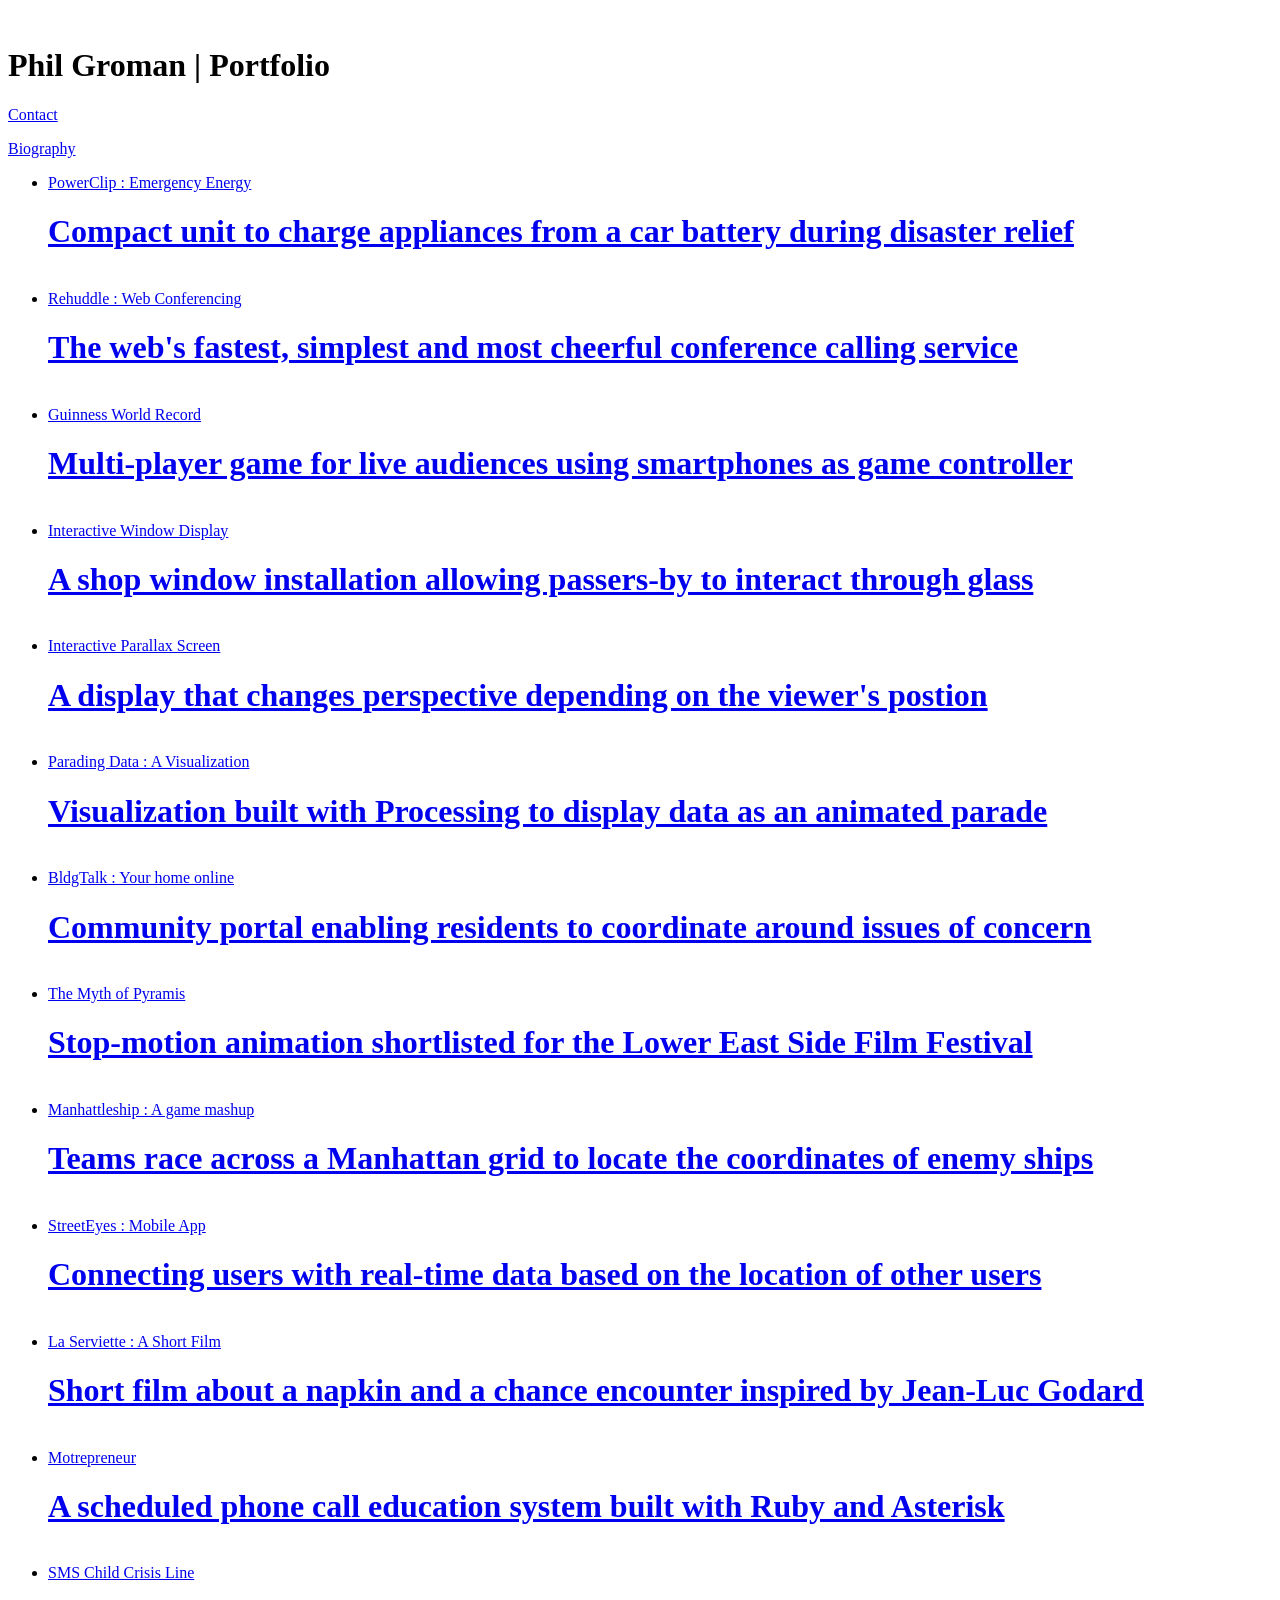
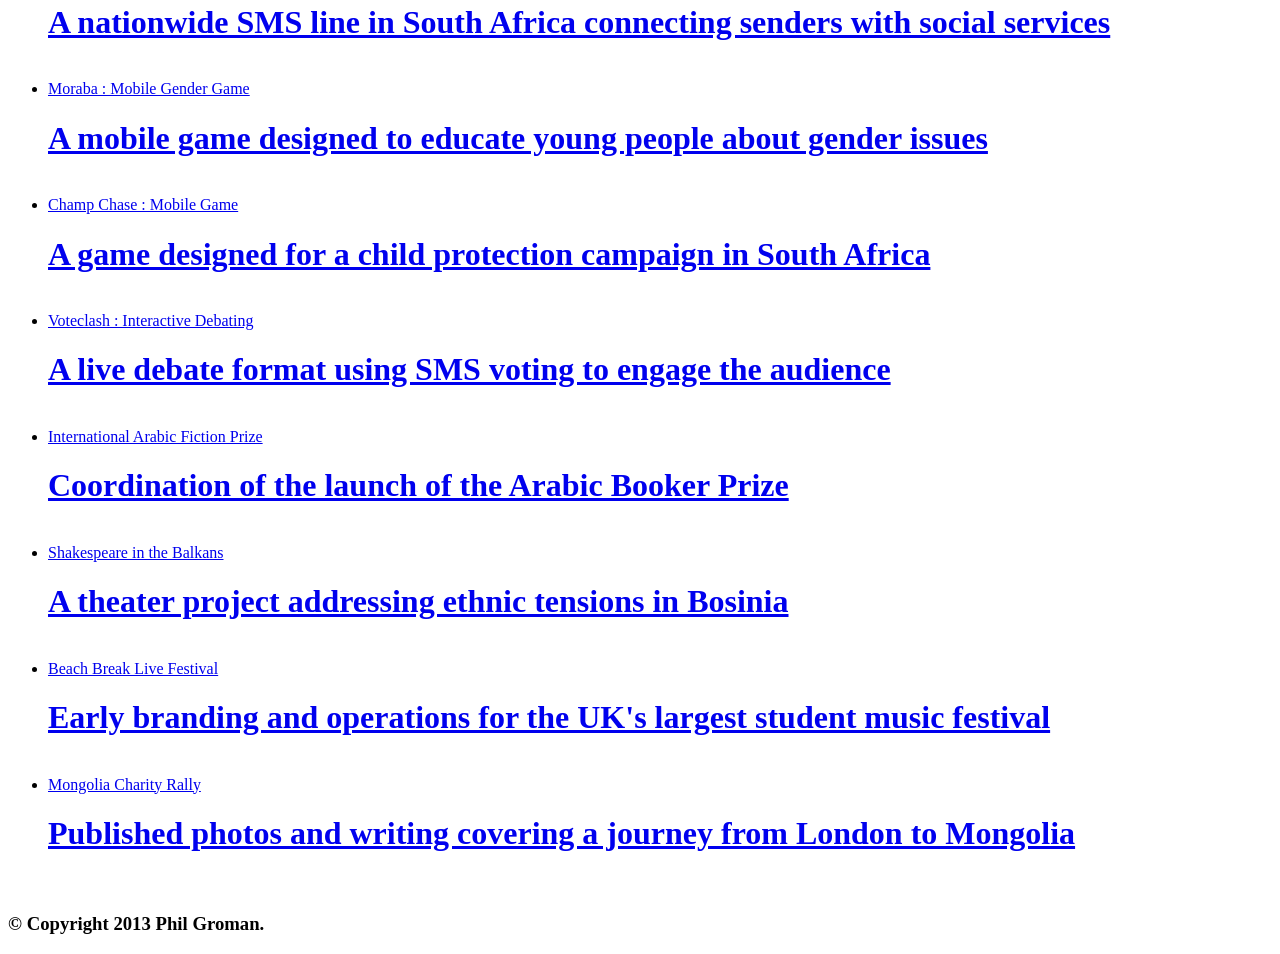
==== index.html @ e32c4e04 "Add files via upload" ====
<!DOCTYPE html><meta http-equiv="Content-Type" content="text/html; charset=UTF-8">
<div>&nbsp;</div></div></div><div style="position:relative">
<!DOCTYPE html>


<html lang="en">
<head>
	<meta charset="utf-8">
	<title>Phil Groman | Portfolio</title>
	<link rel="stylesheet" href="css/styles.css">
	<link href='http://fonts.googleapis.com/css?family=Droid+Sans:400,700' rel='stylesheet' type='text/css'>
	<script src="js/jquery.min.js"></script>
	<script type="text/javascript">
		$(document).ready(function(){
			$(".dropbtn").click(function(){
				$("#dropdown").slideToggle("slow");
				$(this).toggleClass("active");
			});
		});
	</script>
<script src="js/jquery.quicksand.js"></script>
<script src="js/script.js"></script>
<!--MODAL STUFF-->
<link rel="stylesheet" type="text/css" href="assets/shadowbox.css">
<script type="text/javascript" src="assets/shadowbox.js"></script>
<script type="text/javascript">
	Shadowbox.init({
    	handleOversize: "drag",
    	modal: true,
    	language: 'en',
    	players: ['img', 'html', 'iframe', 'qt', 'wmp', 'swf', 'flv']
	});
</script>
</head>
<body>

	<div class="container">
		<h1 class="subtitle">Phil Groman | Portfolio</h1>
		<p class="navigation"><a rel="shadowbox;width=500;height=250;" href="contact.html"> Contact</a></p>
		<p class="navigation"><a rel="shadowbox;width=685;height=320;" href="bio.html">Biography</a></p>


		<div class="portfolioseperator"></div>
		<div class="portfoliocontainer">

			<ul id="stage">

			<li data-tags="ITP">
			<a rel="shadowbox[PowerClip];width=711;height=400;" href="http://player.vimeo.com/video/55559663?title=0&amp;byline=0&amp;portrait=0&amp;autoplay=0" title="The PowerClip provides easy access to power in emergencies. The project was a finalist in the NYC Next Top Makers competition and was demoed at the New York Tech Meetup. See thepowerclip.com.. The product was designed and built in collaboration with Federico Zannier (federicozannier.com), Robin Reid (cargocollective.com/robinreid) and Surya Mattu (suryamattu.com).">
			<span title="Click for more">
			<div class="title">PowerClip : Emergency Energy</div>
			<span class="portfoliohover"><h1 class="porthover1">Compact unit to charge appliances from a car battery during disaster relief</h1>
				</span>
				<img src="images/portfolio/powerclip_thumb.jpg" alt="" />
				</a>


			<a rel="shadowbox[PowerClip] "href="images/thepowerclip1.jpg" title="The project was conceived days after Hurricane Sandy hit the East Coast of the United States, leaving power lines down and forcing citizens to find creative ways to coordinate rescue and relief efforts. The unit is a cheap and robust solution for community first responders to establish a relief center offering power before the generators arrive."></a>

			<a rel="shadowbox[PowerClip] "href="images/thepowerclip2.jpg" title="The project came out of the Design for UNICEF class at ITP. It was originally aimed at creating a safe and efficient power distribution method for use in the developing world. The full design and hardware schematics are open source and available at thePowerClip.com. The unit was presented to the UN Economics and Social Council as an example of innovation."></a>
				</a>
			</li>



				<li data-tags="ITP">

			<a rel="shadowbox[rehuddle]" href="images/rehuddle.jpg" title="Super Simple Conference Calls -- During a class on open-source telephony, Rehuddle emerged to remove the misery of setting up and joining conference calls. With a single click users create a personal conference line and a virtual room displaying a real-time visulaization of active callers. Designed and built alongside Robbie Tilton (robbietilton.com).">
			<span title="Click for more">
			<div class="title">Rehuddle : Web Conferencing</div>
				<span class="portfoliohover"><h1 class="porthover1">The web's fastest, simplest and most cheerful conference calling service</h1>
				</span>
				<img src="images/portfolio/rehuddle.png" alt="" /></a>

				<a rel="shadowbox[rehuddle]" href="images/rehuddle2.jpg" title="The site is live at Rehuddle.com offering users both US and UK local dial-in numbers. Since Summer 2012 Rehuddle has hosted thousands of conference calls for a diverse set of users, from activist groups to creative agencies. Rehuddle was supported by the NYU Poly Incubator in Dumbo, Brooklyn. The tool was built with Node.js, Ruby and Asterisk.">
				</a>
				</a>
			</li>

						<li data-tags="ITP">
			<a rel="shadowbox[splat];width=850;height=478;" href="http://player.vimeo.com/video/61396508?title=0&amp;byline=0&amp;portrait=0&amp;autoplay=0" title="BigPlay is a multi-player game for a live audience playing on a big screen using their smartphone as the controller. The game supports over 100 simultaneous players competing on a single 120 foot screen. Designed for the video wall in the IAC lobby in Manhattan, the audience connects through a URL -- which spawns a character on the big screen, and returns a game controller on their device. BigPlay was a collaboration with Federico Zannier (federicozannier.com) and Danne Woo (dannewoo.com).">
			<span title="Click for more">

			<div class="title">Guinness World Record</div>
				<span class="portfoliohover"><h1 class="porthover1">Multi-player game for live audiences using smartphones as game controller</h1>
				</span>
				<img src="images/portfolio/splat.jpg" alt="" />
				</a>

				<a rel="shadowbox[splat]"href="images/splat2.jpg" title="
On March 1st 2013 BigPlay was presented to an audience of several hundred at the IAC Building in New York. 113 players simultaneously connected which set a new world record for the largest multi-player game on a single screen.">

				<a rel="shadowbox[splat]"href="images/splat.jpg" title="Each player controls a bird that is sat on a wire above a road. The game controller allows players to release droppings in order to hit moving targets on the road. At the end of the game, the in-browser game controller is refreshed and they are presented with personal game statistics."></a>
				</a>
			</li>

							<li data-tags="ITP">
			<a rel="shadowbox[ThunderWall]"href="images/thunderwall_large.jpg" title="ThunderWall is an interactive window display on Mercer St, NY. By touching a button projected onto the window, passers-by initiate a series of lightning events in raw interior space. The piece uses capacitive touch sensing through glass to trigger sculpted lightening bolts using Processing and Arduino. A collaboration with Patrick Muth (patrickmuth.com), Engin Ayaz (enginayaz.com) & Kaitlin Till-Landry (till-landry.com)">
			<span title="Click for more">
			<div class="title">Interactive Window Display</div>
			<span class="portfoliohover"><h1 class="porthover1">A shop window installation allowing passers-by to interact through glass</h1>
				</span>
				<img src="images/portfolio/thunderwall_icon.jpg" alt="" />
				</a>
			<a rel="shadowbox[ThunderWall];width=711;height=400;" href="http://player.vimeo.com/video/54749900?title=0&amp;byline=0&amp;portrait=0&amp;autoplay=0" title=""></a>
				</a>
			</li>

						<li data-tags="ITP">
			<a rel="shadowbox;width=600;height=450;" href="http://player.vimeo.com/video/38387136?title=0&amp;byline=0&amp;portrait=0&amp;autoplay=0" title="Interactive Photo Display Screen</br>Using motion detection this project adds perspective to a flat image, altering the viewing experience through movement. Built using OpenCV, Processing and Arduino connected to a range sensor in collaboration with Ben Light (blightdesign.com) and Alex Samoilescu.">
			<span title="Click for more">

			<div class="title">Interactive Parallax Screen</div>
				<span class="portfoliohover"><h1 class="porthover1">A display that changes perspective depending on the viewer's postion</h1>
				</span>
				<img src="images/portfolio/parallax.png" alt="" />
				</a></a>
			</li>


			<li data-tags="ITP">
					<a rel="shadowbox[Data];width=640;height=360;" href="http://player.vimeo.com/video/35105230?title=0&amp;byline=0&amp;portrait=0&amp;autoplay=0" title="Parading the Troops<br />Moving away from geometric data visualizations, this project sought to build narrative into the numbers, and in doing so present data in a more arresting way. The military parade builds to a revelation of the sheer size of the US military budget in 2010 compared to the rest of the world.">
						<span title="Click for more">
							<div class="title">Parading Data : A Visualization</div>
						<span class="portfoliohover">
							<h1 class="porthover1">Visualization built with Processing to display data as an animated parade</h1>
						</span>
					<IMG SRC="images/portfolio/parading.png" alt="" />
					</a>

				<a rel="shadowbox[Data];width=640;height=360;" href="http://player.vimeo.com/video/35104797?title=0&amp;byline=0&amp;portrait=0&amp;autoplay=0" title="Foreign Aid Spending by Country<br />The animation is driven by code, thus it becomes very easy to input different datasets. In this visualization, each airdrop package represents foreign aid spending in 2009. The project was built using Processing to parse data into a series of arraylists that animate on-screen objects."></a>

				<a rel="shadowbox[Data];width=640;height=360;" href="http://player.vimeo.com/video/35149683?title=0&amp;byline=0&amp;portrait=0&amp;autoplay=0" title="US Incarcerations by Decade<br />When changing the dataset, I simply change the background image and other constants, and identify which objects repeat and their path across the screen. These objects represent the different volumes in the numbers. The tool is freely available to NGOs at GitHub."></a></a>

			</li>


			<li data-tags="ITP">
			<a rel="shadowbox" href="images/bldgtalk1.jpg" title="An online tool for residents of a building to connect around shared interests. The site is designed to manage conversations and facilitate resident engagement at a buildign level and within the wider community. BldgTalk was completed in 24 hours as part of a design hack competition for Good Magazine together with Maria Rabinovich, Engin Ayaz & Nick Santaniello. The project won the award for Best Use of Social.">
			<span title="Click for more">

			<div class="title">BldgTalk : Your home online</div>
				<span class="portfoliohover"><h1 class="porthover1">Community portal enabling residents to coordinate around issues of concern</h1>
				</span>
				<img src="images/portfolio/bldgtalk.png" alt="" /></a></a>
			</li>


			<li data-tags="ITP">
			<a rel="shadowbox;width=640;height=360;" href="http://player.vimeo.com/video/32286281?title=0&amp;byline=0&amp;portrait=0&amp;autoplay=0" title="The Myth of Pyramis<br />A stop-motion take on the Myth of Sisyphus that was shortlisted for the Lower East Side Film Festival, 2012. The film was made using Dragon Stop Motion, a laser-cut cardboard pyramid and a great deal of patience with Ben Light (blightdesign.com) and Mick Hondlik (bit.ly/realitis).">
			<span title="Click for more">
			<div class="title">The Myth of Pyramis</div>
			<span class="portfoliohover"><h1 class="porthover1">Stop-motion animation shortlisted for the Lower East Side Film Festival</h1>
				</span>
				<img src="images/portfolio/pyramis.png" alt="" />
				</a></a>
			</li>


			<li data-tags="ITP">
			<a rel="shadowbox" href="images/manhattleship.jpeg" title="Battleship on the Manhattan grid. Teams race to reach bomb-sites on a grid using basic voice commands. Captains direct bombers to grid locations via phone. Upon reaching targets, the next bomb-site is identified. The game ran at the 2012 Come Out & Play Festival. Designed with Hanna Kang-Brown, Michelle Boisson, Sheiva Rezvani & HyeYoung Yoon.">
			<span title="Click for more">

			<div class="title">Manhattleship : A game mashup</div>
			<span class="portfoliohover"><h1 class="porthover1">Teams race across a Manhattan grid to locate the coordinates of enemy ships</h1>
				</span>
				<img src="images/portfolio/manhattleship.png" alt="" />
				</a></a>
			</li>

						<li data-tags="ITP">
			<span title="Click for more">
			<a rel="shadowbox[StreetEyes]" href="images/streeteyes1.jpg" title="Built using Phonegap for Android, this application connects a viewer who wants to view a location with a broadcaster who is in the vicinity. A potential viewer can search through a web interface for broadcasters based on location and push a connection request to their phone. Built with Ben Turner (benturner.com).">
			<span title="Click for more">

				<div class="title">StreetEyes : Mobile App</div>
				<span class="portfoliohover"><h1 class="porthover1">Connecting users with real-time data based on the location of other users</h1>
				</span>
				<img src="images/portfolio/streeteyes.png" alt="" />
				</a>

			<a rel="shadowbox[StreetEyes]" href="images/streeteyes0.jpg" title="The app locates the broadcaster using the phone's GPS and allows them to send a status update to potential viewers."></a>

			<a rel="shadowbox[StreetEyes]" href="images/streeteyes3.jpg" title="Once a broadcast request has been sent, they are displyed in the app along with the request message."></a>

			<a rel="shadowbox[StreetEyes]" href="images/streeteyes4.jpg" title="Once a request has been accepted the app enters into a live chat stream between broadcaster and viewer."></a>

			<a rel="shadowbox[StreetEyes]" href="images/streeteyes5.jpg" title="The live chat stream connects viewer and broadcaster from inside the app to the web interface. We used PhoneGap 1.4.1 and Android 2.2 inside Eclipse JEE. The application came together with jQuery Mobile, with jQuery and jQuery UI, Google Maps API JavaScript V3, PHP, and MySQL on the backend."></a>

			<a rel="shadowbox[StreetEyes];width=640;height=360;" href="http://player.vimeo.com/video/38653983?title=0&amp;byline=0&amp;portrait=0&amp;autoplay=1" title="StreetEyes Mobile and Web App | Allowing remote eyes on the ground<br />Here is a brief description of some of the early thinking and broader concept of the StreetEyes. Our initial thinking was as a utility to allow a direct and real-time connection between news followers and primary sources."></a></a>

			</li>



		<li data-tags="ITP">
			<a rel="shadowbox;width=640;height=360;" href="http://player.vimeo.com/video/31397473?title=0&amp;byline=0&amp;portrait=0&amp;autoplay=0" title="La Serviette<br>The inspiration for this short film came from a trailer for Jean-Luc Godard's À bout de souffle (Breathless). 	Annelie Berner, Jee Won Kim, 	Michelle Boisson and I wanted to make a film about serendipity, love and loss. It was filmed and edited over two days around Lower Manhattan.">
			<span title="Click for more">
			<div class="title">La Serviette : A Short Film</div>
			<span class="portfoliohover"><h1 class="porthover1">Short film about a napkin and a chance encounter inspired by Jean-Luc Godard</h1>
				</span>
				<img src="images/portfolio/serviette.png" alt="" />
				</a></a>
			</li>


			<li data-tags="ITP">

			<a rel="shadowbox" href="images/badtune.jpg" title="Motrepreneur | On-demand mobile education<br />A scheduled phone call sign-up system using the Asterisk PBX, Sinatra and Ruby. The application allows a user to receive a pre-recorded call at a given time over a number of days. A live demo is at motrepreneur.com.">
			<span title="Click for more">

			<div class="title">Motrepreneur</div>
				<span class="portfoliohover"><h1 class="porthover1">A scheduled phone call education system built with Ruby and Asterisk</h1>
				</span>
				<img src="images/portfolio/badtuneicon.jpg" alt="" /></a></a>
			</li>

			<li data-tags="Afroes">

			<a rel="shadowbox[SMS]" href="images/sms0.jpg" title="SMS Crisis Line | Champions for Children Campaign<br />While working for Afroes, I designed, managed and monitored this SMS helpline that formed part of a nationwide campaign for the Nelson Mandela Children's Fund. One of the first of its kind, this service sought to connect children and parents with neccessary social services.">
			<span title="Click for more">

			<div class="title">SMS Child Crisis Line</div>
				<span class="portfoliohover"><h1 class="porthover1">A nationwide SMS line in South Africa connecting senders with social services</h1>
				</span>
				<img src="images/portfolio/afroes.png" alt="" /></a>

				<a rel="shadowbox[SMS]" href="images/sms2.jpg" title="The service used Ushahidi to aggregate the location and content of incoming SMS reports. I established partnerships with different organisations in order to make relevant referrals, including professionals to deal with legal questions, children in distress, reports requiring social worker interventions, and the police to act upon reports that were criminal in nature."></a>

				<a rel="shadowbox[SMS]" href="images/sms1.jpg" title="The SMS service was also used by the Nelson Mandela Children's Fund to receive reports about positive community work that was happening across South Africa, and in doing so we were able to perform a national inventory of the more informal child protection projects -- as well as gaining a better picture of the problems on the ground."></a></a>
			</li>

			<li data-tags="Games for Change">
			<a rel="shadowbox;width=640;height=360;" href="http://player.vimeo.com/video/38418506?title=0&amp;byline=0&amp;portrait=0&amp;autoplay=0" title="Moraba : Mobile Game Addressing Gender Violence for UN Women<br />Commissioned for the Southern African Region, Moraba formed part of the global UNiTE Campaign. After consultations with gender experts and focus groups, I led the design of this game, which was shortlisted for the Mobile Premiere Awards at Mobile World Congress, 2012.">
			<span title="Click for more">
			<div class="title">Moraba : Mobile Gender Game</div>
				<span class="portfoliohover"><h1 class="porthover1">A mobile game designed to educate young people about gender issues</h1>
				</span>
				<img src="images/portfolio/moraba.png" alt="" /></a></a>
			</li>


			<li data-tags="Games for Change">

			<a rel="shadowbox[Champ]" href="images/champchase1.jpg" title="As part of a campaign from the Nelson Mandela Children's Fund during the World Cup in South Africa, this game was designed raise awareness about child protection, educate young people about child safety and empower children to speak out about abuse happening in their communities. As part of the design process, I worked closely with young people and child protection experts.">
			<span title="Click for more">

			<div class="title">Champ Chase : Mobile Game</div>
				<span class="portfoliohover"><h1 class="porthover1">A game designed for a child protection campaign in South Africa</h1>
				</span>
				<img src="images/portfolio/champchase.png" alt="" /></a>

				<a rel="shadowbox[Champ]" href="images/champchase6.jpg" title="The game was developed using Java Micro Edition for mobile and Flash for online. A live version of the game is online at ChampionsforChildren.org.za or for mobile at champchase.com."></a>

				<a rel="shadowbox[Champ]" href="images/champchase4.jpg" title="The game sets the user as a male or female champion for children with a series of missions to locate and rescue children across South Africa, while avoilding a series of villains."></a>

				<a rel="shadowbox[Champ]" href="images/champchase5.jpg" title="In each level, the user must avoid contact with five different child abusing villains, including physical abusers, child traffickers, criminals, online predators and substance abusers."></a>

				<a rel="shadowbox[Champ]" href="images/champchase2.jpg" title="In order to assist the rescue, child protection resources are located throughout the levels, including the Childline number, which assists the hero in their mission."></a>

			<a rel="shadowbox[Champ]" href="images/champchase3.jpg" title="Information boxes are located throughout each level which provide advice on threats, encourage reporting and identify ways to ensure safety."></a></a>
			</li>


			<li data-tags="Projects">

			<a rel="shadowbox[Voteclash]" href="images/voteclash3.jpg" title="Voteclash : A Dynamic Live Debating Format<br />After testing the concept at various music festivals and events, I received the funding to tour Voteclash around the UK using high profile speakers debating the issue of foreign aid in front of a actively engaged audience who participated through SMS.">
			<span title="Click for more">

			<div class="title">Voteclash : Interactive Debating</div>
				<span class="portfoliohover"><h1 class="porthover1">A live debate format using SMS voting to engage the audience</h1>
				</span>
				<img src="images/portfolio/voteclash.png" alt="" />
				</a>

			<a rel="shadowbox[Voteclash]" href="images/voteclash2.jpg" title="Each event would open with a poll of the audience on the issue using SMS. This would generate an opening score, and then it would be up to the speakers to shift opinion. After a concise and interactive debate, I would then take a closing poll and award victory to the side that generated the greatest shift."></a>

			<a rel="shadowbox[Voteclash]" href="images/voteclash1.jpg" title="Speakers included former Secretary of State for Communities and Local Government, Hazel Blears, senior professors and representatives from prominant UK charities and NGOs, including Oxfam, World Vision and Raleigh International."></a></a>

			</li>

				<li data-tags="Projects">

			<a rel="shadowbox[Arabic]" href="images/arabicfiction1.jpg" title="While working for the Institute for Strategic Dialogue I was honored to have been involved in the launch of the International Prize for Arabic Fiction, a partnership between the Booker Foundation and the Emirates Foundation. The prize recognises great Arabic authors as well as encouraging translations into Western languages.">
			<span title="Click for more">

			<div class="title">International Arabic Fiction Prize</div>
				<span class="portfoliohover"><h1 class="porthover1">Coordination of the launch of the Arabic Booker Prize</h1>
				</span>
				<img src="images/portfolio/arabic.png" alt="" />
				</a></a>
			</li>

				<li data-tags="Projects">

				<a rel="shadowbox[Balkans]" href="images/balkans3.jpg" title="Shakespeare in the Balkans<br />I spent a summer with Youth Bridge Global in the divided city of Mostar helping to put together an inter-ethnic Shakespeare production that toured around the region.">
				<span title="Click for more">

			<div class="title">Shakespeare in the Balkans</div>
				<span class="portfoliohover"><h1 class="porthover1">A theater project addressing ethnic tensions in Bosinia</h1>
				</span>
				<img src="images/portfolio/balkans.png" alt="" /></a>

				<a rel="shadowbox[Balkans]" href="images/balkans1.jpg" title=" The production drew together young Serbs, Croats and Bosniaks, some of whom were being exposed to each other for the very first time."></a>

				<a rel="shadowbox[Balkans];width=700;height=400;" href="http://philgroman.com/Bard_for_the_Balkans-TES-MAG-21.09.07.pdf" title="Before travelling to Bosnia I secured a commission to write and photograph the production for the Times Educational Supplement. This article was published in August 2008."></a></a>
			</li>

				<li data-tags="Projects">
			<a rel="shadowbox;width=640;height=360;" href="http://www.youtube.com/embed/mLIN9iw3AEQ" title="Beach Break Live : The UK's Largest Student Music Festival<br />When this festival went from an idea to an event for a few thousand people, I was part of the founding team -- designing materials, selling tickets, building stages, booking artists and firefighting festival mayhem. The event now sells over 20,000 tickets annually.">
			<span title="Click for more">

			<div class="title">Beach Break Live Festival</div>
			<span class="portfoliohover"><h1 class="porthover1">Early branding and operations for the UK's largest student music festival</h1>
				</span>
				<img src="images/portfolio/bbl.png" alt="" /></a></a>
			</li>


			<li data-tags="Projects">

			<a rel="shadowbox[Mongolia]" href="images/mongolia3.jpg" title="In 2005, I took part in a charity rally from London to Mongolia. Our journey took us through Iran and Central Asia in a 1987 Ford Fiesta, and included 5 weeks of hacked mechanics, numerous mishaps and gesture-based border negotiations.">
			<span title="Click for more">

			<div class="title">Mongolia Charity Rally</div>

				<span class="portfoliohover"><h1 class="porthover1">Published photos and writing covering a journey from London to Mongolia</h1>
				</span>
				<img src="images/portfolio/wrongolia.png" alt="" /></a>

			<a rel="shadowbox[Mongolia]" href="images/mongolia1.jpg" title="After extensive media coverage during our preparations in the UK, we secured a sponsorship deal with Halfords, a leading retailer of car parts, camping equipment and bicycles."></a>

			<a rel="shadowbox[Mongolia]" href="images/mongolia2.jpg" title="After the car died in Mongolia we continued across the steppe by bicycle."></a>

			<a rel="shadowbox[Mongolia]" href="images/mongolia5.jpg" title="After arriving in Beijing, this was an article that I got published in a local magazine."></a></a>
			</li>



			</ul>
			</div>

		<div class="footerseperator"></div>
		<footer>
			<h1></h1>
			<h2></h2>
			<h3>&copy; Copyright 2013 Phil Groman&#46;</h3>
		</footer>
</div><!--container end-->



</body>
</html>
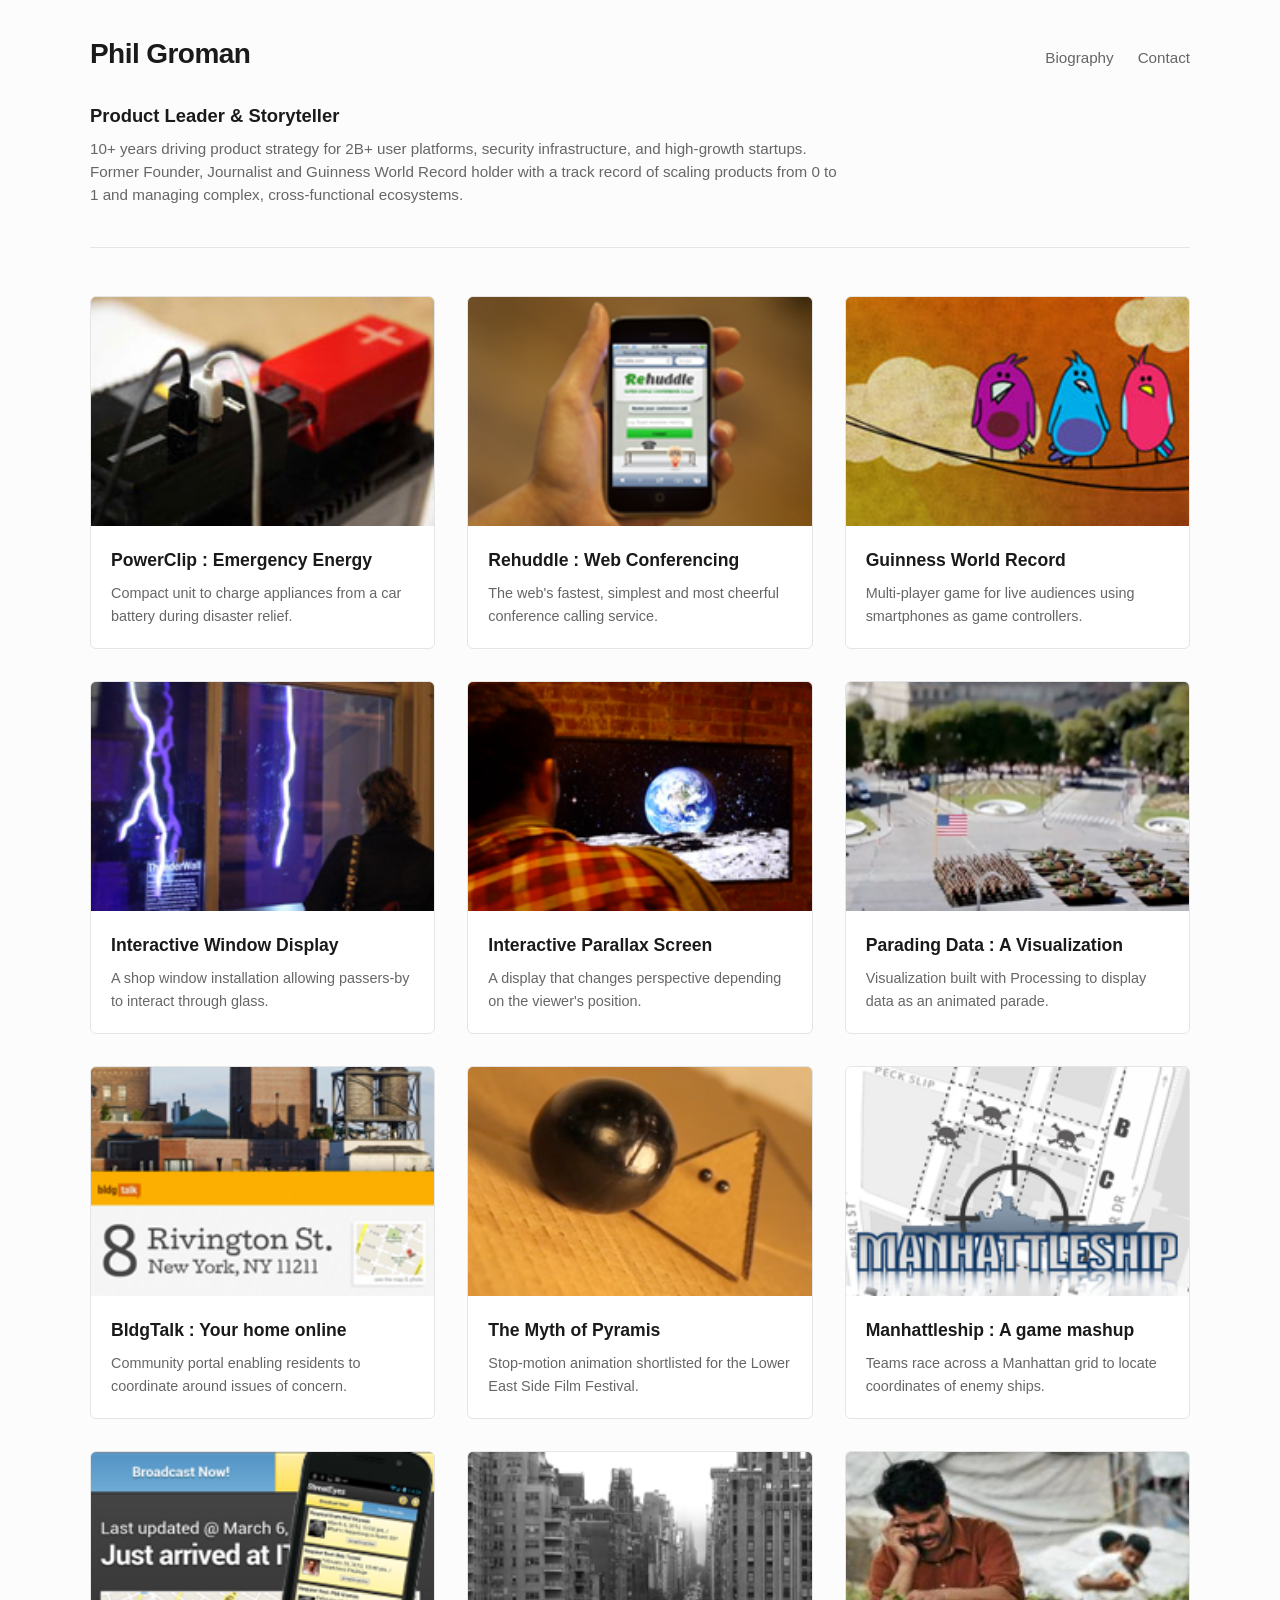
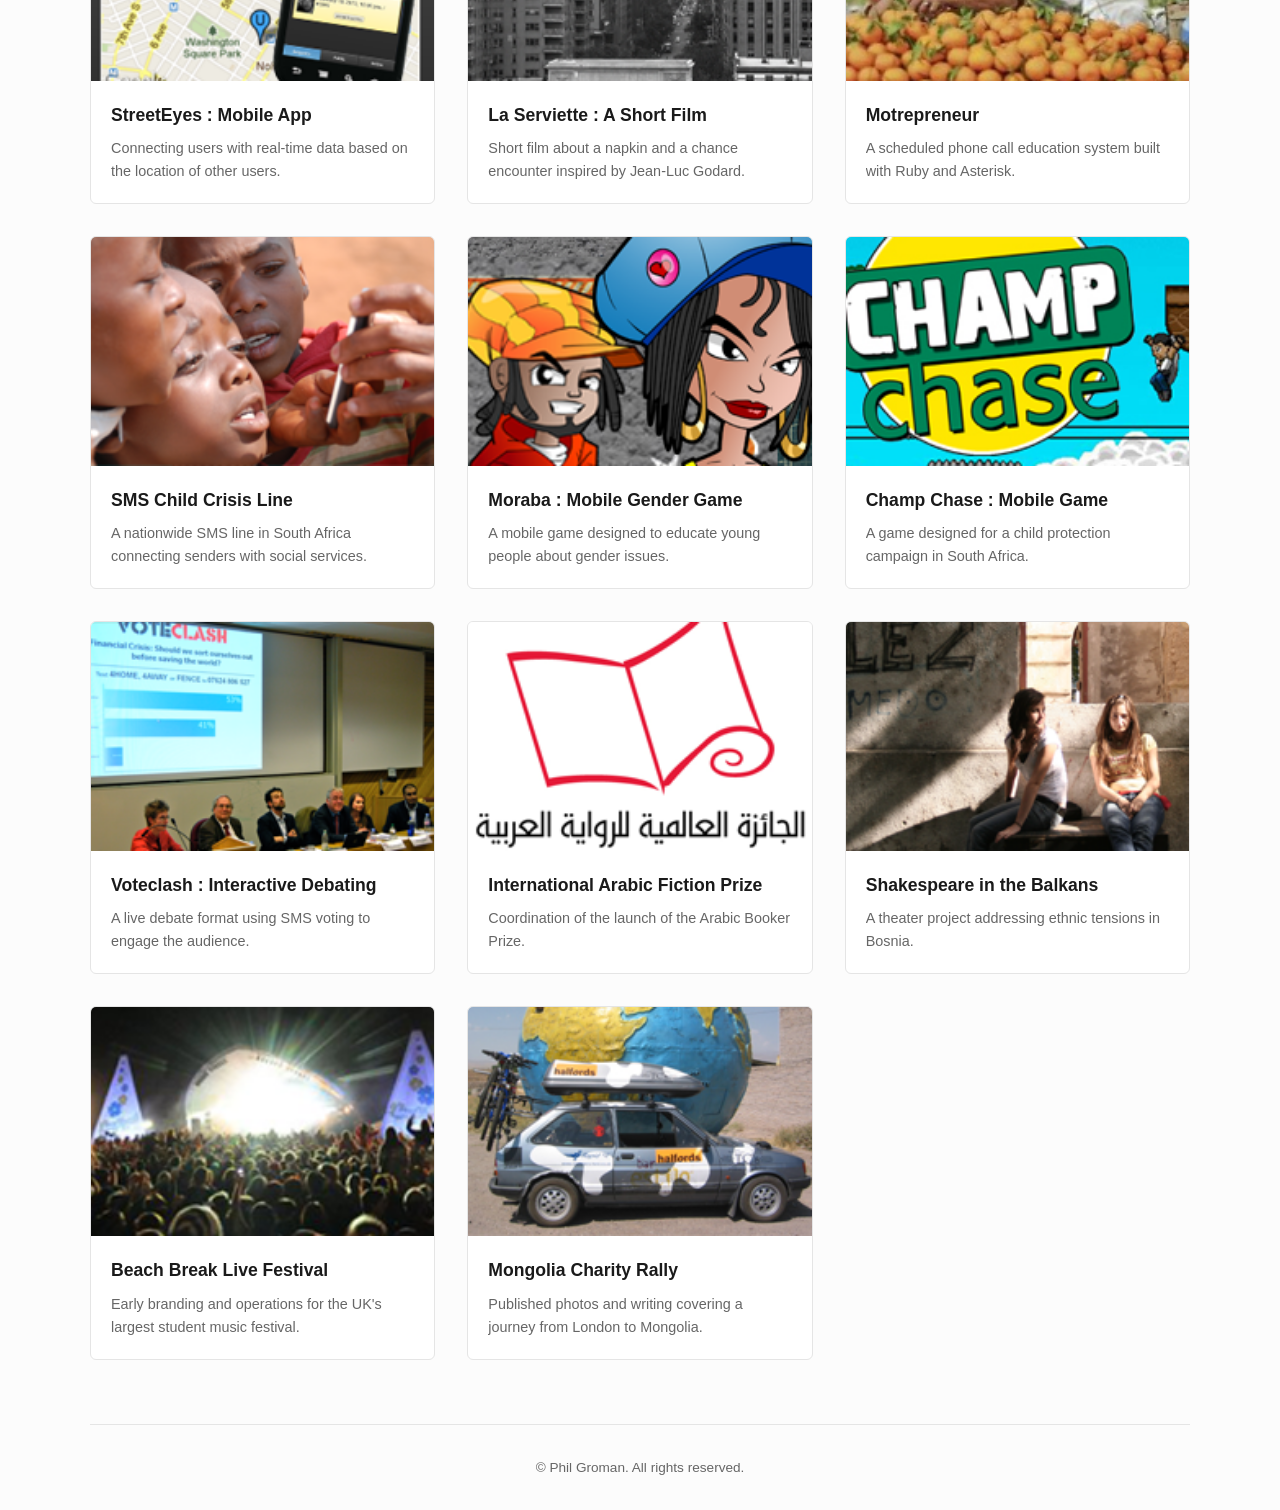
==== commit 590d4dd2: "Gemini update to make the site responsive" ====
--- a/index.html
+++ b/index.html
@@ -1,355 +1,581 @@
-
-<!DOCTYPE html><meta http-equiv="Content-Type" content="text/html; charset=UTF-8">
-<div>&nbsp;</div></div></div><div style="position:relative">
 <!DOCTYPE html>
-
-
 <html lang="en">
 <head>
-	<meta charset="utf-8">
-	<title>Phil Groman | Portfolio</title>
-	<link rel="stylesheet" href="css/styles.css">
-	<link href='http://fonts.googleapis.com/css?family=Droid+Sans:400,700' rel='stylesheet' type='text/css'>
-	<script src="js/jquery.min.js"></script>
-	<script type="text/javascript">
-		$(document).ready(function(){
-			$(".dropbtn").click(function(){
-				$("#dropdown").slideToggle("slow");
-				$(this).toggleClass("active");
-			});
-		});
-	</script>
-<script src="js/jquery.quicksand.js"></script>
-<script src="js/script.js"></script>
-<!--MODAL STUFF-->
-<link rel="stylesheet" type="text/css" href="assets/shadowbox.css">
-<script type="text/javascript" src="assets/shadowbox.js"></script>
-<script type="text/javascript">
-	Shadowbox.init({
-    	handleOversize: "drag",
-    	modal: true,
-    	language: 'en',
-    	players: ['img', 'html', 'iframe', 'qt', 'wmp', 'swf', 'flv']
-	});
-</script>
+    <meta charset="UTF-8">
+    <meta name="viewport" content="width=device-width, initial-scale=1.0">
+    <title>Phil Groman | Portfolio</title>
+    <style>
+        /* --- CSS VARIABLES & THEME --- */
+        :root {
+            --bg-color: #fcfcfc;
+            --text-color: #1a1a1a;
+            --text-muted: #666666;
+            --border-color: #e5e5e5;
+            --accent-color: #000000;
+            --font-stack: -apple-system, BlinkMacSystemFont, "Segoe UI", Roboto, Helvetica, Arial, sans-serif;
+        }
+
+        * {
+            box-sizing: border-box;
+            margin: 0;
+            padding: 0;
+        }
+
+        body {
+            font-family: var(--font-stack);
+            background-color: var(--bg-color);
+            color: var(--text-color);
+            line-height: 1.6;
+            -webkit-font-smoothing: antialiased;
+            padding: 2rem 1rem;
+        }
+
+        .container {
+            max-width: 1100px;
+            margin: 0 auto;
+        }
+
+        /* --- HEADER & NAVIGATION --- */
+        header {
+            display: flex;
+            flex-direction: column;
+            gap: 1.5rem;
+            padding-bottom: 2.5rem;
+            border-bottom: 1px solid var(--border-color);
+            margin-bottom: 3rem;
+        }
+
+        .header-top {
+            display: flex;
+            flex-direction: column;
+            gap: 1rem;
+        }
+
+        @media (min-width: 600px) {
+            .header-top {
+                flex-direction: row;
+                justify-content: space-between;
+                align-items: baseline;
+            }
+        }
+
+        h1.site-title {
+            font-size: 1.75rem;
+            font-weight: 700;
+            letter-spacing: -0.02em;
+        }
+
+        .profile-summary {
+            max-width: 750px;
+        }
+
+        .profile-summary h2 {
+            font-size: 1.15rem;
+            font-weight: 600;
+            color: var(--text-color);
+            margin-bottom: 0.5rem;
+        }
+
+        .profile-summary p {
+            font-size: 0.95rem;
+            color: var(--text-muted);
+            line-height: 1.5;
+        }
+
+        nav .nav-links {
+            display: flex;
+            gap: 1.5rem;
+            list-style: none;
+        }
+
+        nav a {
+            color: var(--text-muted);
+            text-decoration: none;
+            font-size: 0.95rem;
+            transition: color 0.2s ease;
+        }
+
+        nav a:hover {
+            color: var(--accent-color);
+        }
+
+        /* --- PORTFOLIO GRID --- */
+        .portfolio-grid {
+            display: grid;
+            grid-template-columns: 1fr;
+            gap: 2.5rem;
+            list-style: none;
+            margin-bottom: 4rem;
+        }
+
+        @media (min-width: 768px) {
+            .portfolio-grid {
+                grid-template-columns: repeat(2, 1fr);
+                gap: 2rem;
+            }
+        }
+
+        @media (min-width: 1024px) {
+            .portfolio-grid {
+                grid-template-columns: repeat(3, 1fr);
+            }
+        }
+
+        .portfolio-item {
+            background: #fff;
+            border: 1px solid var(--border-color);
+            border-radius: 6px;
+            overflow: hidden;
+            display: flex;
+            flex-direction: column;
+            cursor: pointer;
+            transition: transform 0.2s ease, box-shadow 0.2s ease;
+        }
+
+        .portfolio-item:hover {
+            transform: translateY(-2px);
+            box-shadow: 0 10px 20px rgba(0,0,0,0.04);
+        }
+
+        .img-container {
+            position: relative;
+            width: 100%;
+            padding-top: 66.67%; /* 3:2 Aspect Ratio */
+            background-color: #f0f0f0;
+            overflow: hidden;
+        }
+
+        .img-container img {
+            position: absolute;
+            top: 0;
+            left: 0;
+            width: 100%;
+            height: 100%;
+            object-fit: cover;
+        }
+
+        .item-info {
+            padding: 1.25rem;
+            display: flex;
+            flex-direction: column;
+            flex-grow: 1;
+        }
+
+        .item-title {
+            font-size: 1.1rem;
+            font-weight: 600;
+            margin-bottom: 0.5rem;
+        }
+
+        .item-desc {
+            font-size: 0.9rem;
+            color: var(--text-muted);
+            display: -webkit-box;
+            -webkit-line-clamp: 3;
+            -webkit-box-orient: vertical;
+            overflow: hidden;
+        }
+
+        /* --- LIGHTBOX MODAL --- */
+        .modal {
+            position: fixed;
+            top: 0;
+            left: 0;
+            width: 100%;
+            height: 100%;
+            background: rgba(255, 255, 255, 0.98);
+            display: flex;
+            justify-content: center;
+            align-items: center;
+            z-index: 1000;
+            opacity: 0;
+            pointer-events: none;
+            transition: opacity 0.3s ease;
+            padding: 2rem;
+        }
+
+        .modal.active {
+            opacity: 1;
+            pointer-events: auto;
+        }
+
+        .modal-content {
+            max-width: 800px;
+            width: 100%;
+            max-height: 90vh;
+            overflow-y: auto;
+            display: flex;
+            flex-direction: column;
+            gap: 1.5rem;
+        }
+
+        .modal-media {
+            width: 100%;
+            background: #f0f0f0;
+            border-radius: 4px;
+            overflow: hidden;
+        }
+
+        .modal-media img {
+            width: 100%;
+            height: auto;
+            display: block;
+        }
+
+        .video-wrapper {
+            position: relative;
+            padding-bottom: 56.25%; /* 16:9 */
+            height: 0;
+        }
+
+        .video-wrapper iframe {
+            position: absolute;
+            top: 0;
+            left: 0;
+            width: 100%;
+            height: 100%;
+            border: 0;
+        }
+
+        .modal-text h2 {
+            font-size: 1.5rem;
+            margin-bottom: 0.5rem;
+        }
+
+        .modal-text p {
+            color: var(--text-muted);
+            font-size: 1rem;
+            margin-bottom: 1rem;
+            white-space: pre-line;
+        }
+
+        .close-modal {
+            position: absolute;
+            top: 1.5rem;
+            right: 1.5rem;
+            background: none;
+            border: none;
+            font-size: 1.5rem;
+            cursor: pointer;
+            color: var(--text-color);
+            padding: 0.5rem;
+        }
+
+        /* --- FOOTER --- */
+        footer {
+            padding-top: 2rem;
+            border-top: 1px solid var(--border-color);
+            text-align: center;
+            color: var(--text-muted);
+            font-size: 0.85rem;
+        }
+    </style>
 </head>
 <body>
 
-	<div class="container">
-		<h1 class="subtitle">Phil Groman | Portfolio</h1>
-		<p class="navigation"><a rel="shadowbox;width=500;height=250;" href="contact.html"> Contact</a></p>
-		<p class="navigation"><a rel="shadowbox;width=685;height=320;" href="bio.html">Biography</a></p>
-
-
-		<div class="portfolioseperator"></div>
-		<div class="portfoliocontainer">
-
-			<ul id="stage">
-
-			<li data-tags="ITP">
-			<a rel="shadowbox[PowerClip];width=711;height=400;" href="http://player.vimeo.com/video/55559663?title=0&amp;byline=0&amp;portrait=0&amp;autoplay=0" title="The PowerClip provides easy access to power in emergencies. The project was a finalist in the NYC Next Top Makers competition and was demoed at the New York Tech Meetup. See thepowerclip.com.. The product was designed and built in collaboration with Federico Zannier (federicozannier.com), Robin Reid (cargocollective.com/robinreid) and Surya Mattu (suryamattu.com).">
-			<span title="Click for more">
-			<div class="title">PowerClip : Emergency Energy</div>
-			<span class="portfoliohover"><h1 class="porthover1">Compact unit to charge appliances from a car battery during disaster relief</h1>
-				</span>
-				<img src="images/portfolio/powerclip_thumb.jpg" alt="" />
-				</a>
-
-
-			<a rel="shadowbox[PowerClip] "href="images/thepowerclip1.jpg" title="The project was conceived days after Hurricane Sandy hit the East Coast of the United States, leaving power lines down and forcing citizens to find creative ways to coordinate rescue and relief efforts. The unit is a cheap and robust solution for community first responders to establish a relief center offering power before the generators arrive."></a>
-
-			<a rel="shadowbox[PowerClip] "href="images/thepowerclip2.jpg" title="The project came out of the Design for UNICEF class at ITP. It was originally aimed at creating a safe and efficient power distribution method for use in the developing world. The full design and hardware schematics are open source and available at thePowerClip.com. The unit was presented to the UN Economics and Social Council as an example of innovation."></a>
-				</a>
-			</li>
-
-
-
-				<li data-tags="ITP">
-
-			<a rel="shadowbox[rehuddle]" href="images/rehuddle.jpg" title="Super Simple Conference Calls -- During a class on open-source telephony, Rehuddle emerged to remove the misery of setting up and joining conference calls. With a single click users create a personal conference line and a virtual room displaying a real-time visulaization of active callers. Designed and built alongside Robbie Tilton (robbietilton.com).">
-			<span title="Click for more">
-			<div class="title">Rehuddle : Web Conferencing</div>
-				<span class="portfoliohover"><h1 class="porthover1">The web's fastest, simplest and most cheerful conference calling service</h1>
-				</span>
-				<img src="images/portfolio/rehuddle.png" alt="" /></a>
-
-				<a rel="shadowbox[rehuddle]" href="images/rehuddle2.jpg" title="The site is live at Rehuddle.com offering users both US and UK local dial-in numbers. Since Summer 2012 Rehuddle has hosted thousands of conference calls for a diverse set of users, from activist groups to creative agencies. Rehuddle was supported by the NYU Poly Incubator in Dumbo, Brooklyn. The tool was built with Node.js, Ruby and Asterisk.">
-				</a>
-				</a>
-			</li>
-
-						<li data-tags="ITP">
-			<a rel="shadowbox[splat];width=850;height=478;" href="http://player.vimeo.com/video/61396508?title=0&amp;byline=0&amp;portrait=0&amp;autoplay=0" title="BigPlay is a multi-player game for a live audience playing on a big screen using their smartphone as the controller. The game supports over 100 simultaneous players competing on a single 120 foot screen. Designed for the video wall in the IAC lobby in Manhattan, the audience connects through a URL -- which spawns a character on the big screen, and returns a game controller on their device. BigPlay was a collaboration with Federico Zannier (federicozannier.com) and Danne Woo (dannewoo.com).">
-			<span title="Click for more">
-
-			<div class="title">Guinness World Record</div>
-				<span class="portfoliohover"><h1 class="porthover1">Multi-player game for live audiences using smartphones as game controller</h1>
-				</span>
-				<img src="images/portfolio/splat.jpg" alt="" />
-				</a>
-
-				<a rel="shadowbox[splat]"href="images/splat2.jpg" title="
-On March 1st 2013 BigPlay was presented to an audience of several hundred at the IAC Building in New York. 113 players simultaneously connected which set a new world record for the largest multi-player game on a single screen.">
-
-				<a rel="shadowbox[splat]"href="images/splat.jpg" title="Each player controls a bird that is sat on a wire above a road. The game controller allows players to release droppings in order to hit moving targets on the road. At the end of the game, the in-browser game controller is refreshed and they are presented with personal game statistics."></a>
-				</a>
-			</li>
-
-							<li data-tags="ITP">
-			<a rel="shadowbox[ThunderWall]"href="images/thunderwall_large.jpg" title="ThunderWall is an interactive window display on Mercer St, NY. By touching a button projected onto the window, passers-by initiate a series of lightning events in raw interior space. The piece uses capacitive touch sensing through glass to trigger sculpted lightening bolts using Processing and Arduino. A collaboration with Patrick Muth (patrickmuth.com), Engin Ayaz (enginayaz.com) & Kaitlin Till-Landry (till-landry.com)">
-			<span title="Click for more">
-			<div class="title">Interactive Window Display</div>
-			<span class="portfoliohover"><h1 class="porthover1">A shop window installation allowing passers-by to interact through glass</h1>
-				</span>
-				<img src="images/portfolio/thunderwall_icon.jpg" alt="" />
-				</a>
-			<a rel="shadowbox[ThunderWall];width=711;height=400;" href="http://player.vimeo.com/video/54749900?title=0&amp;byline=0&amp;portrait=0&amp;autoplay=0" title=""></a>
-				</a>
-			</li>
-
-						<li data-tags="ITP">
-			<a rel="shadowbox;width=600;height=450;" href="http://player.vimeo.com/video/38387136?title=0&amp;byline=0&amp;portrait=0&amp;autoplay=0" title="Interactive Photo Display Screen</br>Using motion detection this project adds perspective to a flat image, altering the viewing experience through movement. Built using OpenCV, Processing and Arduino connected to a range sensor in collaboration with Ben Light (blightdesign.com) and Alex Samoilescu.">
-			<span title="Click for more">
-
-			<div class="title">Interactive Parallax Screen</div>
-				<span class="portfoliohover"><h1 class="porthover1">A display that changes perspective depending on the viewer's postion</h1>
-				</span>
-				<img src="images/portfolio/parallax.png" alt="" />
-				</a></a>
-			</li>
-
-
-			<li data-tags="ITP">
-					<a rel="shadowbox[Data];width=640;height=360;" href="http://player.vimeo.com/video/35105230?title=0&amp;byline=0&amp;portrait=0&amp;autoplay=0" title="Parading the Troops<br />Moving away from geometric data visualizations, this project sought to build narrative into the numbers, and in doing so present data in a more arresting way. The military parade builds to a revelation of the sheer size of the US military budget in 2010 compared to the rest of the world.">
-						<span title="Click for more">
-							<div class="title">Parading Data : A Visualization</div>
-						<span class="portfoliohover">
-							<h1 class="porthover1">Visualization built with Processing to display data as an animated parade</h1>
-						</span>
-					<IMG SRC="images/portfolio/parading.png" alt="" />
-					</a>
-
-				<a rel="shadowbox[Data];width=640;height=360;" href="http://player.vimeo.com/video/35104797?title=0&amp;byline=0&amp;portrait=0&amp;autoplay=0" title="Foreign Aid Spending by Country<br />The animation is driven by code, thus it becomes very easy to input different datasets. In this visualization, each airdrop package represents foreign aid spending in 2009. The project was built using Processing to parse data into a series of arraylists that animate on-screen objects."></a>
-
-				<a rel="shadowbox[Data];width=640;height=360;" href="http://player.vimeo.com/video/35149683?title=0&amp;byline=0&amp;portrait=0&amp;autoplay=0" title="US Incarcerations by Decade<br />When changing the dataset, I simply change the background image and other constants, and identify which objects repeat and their path across the screen. These objects represent the different volumes in the numbers. The tool is freely available to NGOs at GitHub."></a></a>
-
-			</li>
-
-
-			<li data-tags="ITP">
-			<a rel="shadowbox" href="images/bldgtalk1.jpg" title="An online tool for residents of a building to connect around shared interests. The site is designed to manage conversations and facilitate resident engagement at a buildign level and within the wider community. BldgTalk was completed in 24 hours as part of a design hack competition for Good Magazine together with Maria Rabinovich, Engin Ayaz & Nick Santaniello. The project won the award for Best Use of Social.">
-			<span title="Click for more">
-
-			<div class="title">BldgTalk : Your home online</div>
-				<span class="portfoliohover"><h1 class="porthover1">Community portal enabling residents to coordinate around issues of concern</h1>
-				</span>
-				<img src="images/portfolio/bldgtalk.png" alt="" /></a></a>
-			</li>
-
-
-			<li data-tags="ITP">
-			<a rel="shadowbox;width=640;height=360;" href="http://player.vimeo.com/video/32286281?title=0&amp;byline=0&amp;portrait=0&amp;autoplay=0" title="The Myth of Pyramis<br />A stop-motion take on the Myth of Sisyphus that was shortlisted for the Lower East Side Film Festival, 2012. The film was made using Dragon Stop Motion, a laser-cut cardboard pyramid and a great deal of patience with Ben Light (blightdesign.com) and Mick Hondlik (bit.ly/realitis).">
-			<span title="Click for more">
-			<div class="title">The Myth of Pyramis</div>
-			<span class="portfoliohover"><h1 class="porthover1">Stop-motion animation shortlisted for the Lower East Side Film Festival</h1>
-				</span>
-				<img src="images/portfolio/pyramis.png" alt="" />
-				</a></a>
-			</li>
-
-
-			<li data-tags="ITP">
-			<a rel="shadowbox" href="images/manhattleship.jpeg" title="Battleship on the Manhattan grid. Teams race to reach bomb-sites on a grid using basic voice commands. Captains direct bombers to grid locations via phone. Upon reaching targets, the next bomb-site is identified. The game ran at the 2012 Come Out & Play Festival. Designed with Hanna Kang-Brown, Michelle Boisson, Sheiva Rezvani & HyeYoung Yoon.">
-			<span title="Click for more">
-
-			<div class="title">Manhattleship : A game mashup</div>
-			<span class="portfoliohover"><h1 class="porthover1">Teams race across a Manhattan grid to locate the coordinates of enemy ships</h1>
-				</span>
-				<img src="images/portfolio/manhattleship.png" alt="" />
-				</a></a>
-			</li>
-
-						<li data-tags="ITP">
-			<span title="Click for more">
-			<a rel="shadowbox[StreetEyes]" href="images/streeteyes1.jpg" title="Built using Phonegap for Android, this application connects a viewer who wants to view a location with a broadcaster who is in the vicinity. A potential viewer can search through a web interface for broadcasters based on location and push a connection request to their phone. Built with Ben Turner (benturner.com).">
-			<span title="Click for more">
-
-				<div class="title">StreetEyes : Mobile App</div>
-				<span class="portfoliohover"><h1 class="porthover1">Connecting users with real-time data based on the location of other users</h1>
-				</span>
-				<img src="images/portfolio/streeteyes.png" alt="" />
-				</a>
-
-			<a rel="shadowbox[StreetEyes]" href="images/streeteyes0.jpg" title="The app locates the broadcaster using the phone's GPS and allows them to send a status update to potential viewers."></a>
-
-			<a rel="shadowbox[StreetEyes]" href="images/streeteyes3.jpg" title="Once a broadcast request has been sent, they are displyed in the app along with the request message."></a>
-
-			<a rel="shadowbox[StreetEyes]" href="images/streeteyes4.jpg" title="Once a request has been accepted the app enters into a live chat stream between broadcaster and viewer."></a>
-
-			<a rel="shadowbox[StreetEyes]" href="images/streeteyes5.jpg" title="The live chat stream connects viewer and broadcaster from inside the app to the web interface. We used PhoneGap 1.4.1 and Android 2.2 inside Eclipse JEE. The application came together with jQuery Mobile, with jQuery and jQuery UI, Google Maps API JavaScript V3, PHP, and MySQL on the backend."></a>
-
-			<a rel="shadowbox[StreetEyes];width=640;height=360;" href="http://player.vimeo.com/video/38653983?title=0&amp;byline=0&amp;portrait=0&amp;autoplay=1" title="StreetEyes Mobile and Web App | Allowing remote eyes on the ground<br />Here is a brief description of some of the early thinking and broader concept of the StreetEyes. Our initial thinking was as a utility to allow a direct and real-time connection between news followers and primary sources."></a></a>
-
-			</li>
-
-
-
-		<li data-tags="ITP">
-			<a rel="shadowbox;width=640;height=360;" href="http://player.vimeo.com/video/31397473?title=0&amp;byline=0&amp;portrait=0&amp;autoplay=0" title="La Serviette<br>The inspiration for this short film came from a trailer for Jean-Luc Godard's À bout de souffle (Breathless). 	Annelie Berner, Jee Won Kim, 	Michelle Boisson and I wanted to make a film about serendipity, love and loss. It was filmed and edited over two days around Lower Manhattan.">
-			<span title="Click for more">
-			<div class="title">La Serviette : A Short Film</div>
-			<span class="portfoliohover"><h1 class="porthover1">Short film about a napkin and a chance encounter inspired by Jean-Luc Godard</h1>
-				</span>
-				<img src="images/portfolio/serviette.png" alt="" />
-				</a></a>
-			</li>
-
-
-			<li data-tags="ITP">
-
-			<a rel="shadowbox" href="images/badtune.jpg" title="Motrepreneur | On-demand mobile education<br />A scheduled phone call sign-up system using the Asterisk PBX, Sinatra and Ruby. The application allows a user to receive a pre-recorded call at a given time over a number of days. A live demo is at motrepreneur.com.">
-			<span title="Click for more">
-
-			<div class="title">Motrepreneur</div>
-				<span class="portfoliohover"><h1 class="porthover1">A scheduled phone call education system built with Ruby and Asterisk</h1>
-				</span>
-				<img src="images/portfolio/badtuneicon.jpg" alt="" /></a></a>
-			</li>
-
-			<li data-tags="Afroes">
-
-			<a rel="shadowbox[SMS]" href="images/sms0.jpg" title="SMS Crisis Line | Champions for Children Campaign<br />While working for Afroes, I designed, managed and monitored this SMS helpline that formed part of a nationwide campaign for the Nelson Mandela Children's Fund. One of the first of its kind, this service sought to connect children and parents with neccessary social services.">
-			<span title="Click for more">
-
-			<div class="title">SMS Child Crisis Line</div>
-				<span class="portfoliohover"><h1 class="porthover1">A nationwide SMS line in South Africa connecting senders with social services</h1>
-				</span>
-				<img src="images/portfolio/afroes.png" alt="" /></a>
-
-				<a rel="shadowbox[SMS]" href="images/sms2.jpg" title="The service used Ushahidi to aggregate the location and content of incoming SMS reports. I established partnerships with different organisations in order to make relevant referrals, including professionals to deal with legal questions, children in distress, reports requiring social worker interventions, and the police to act upon reports that were criminal in nature."></a>
-
-				<a rel="shadowbox[SMS]" href="images/sms1.jpg" title="The SMS service was also used by the Nelson Mandela Children's Fund to receive reports about positive community work that was happening across South Africa, and in doing so we were able to perform a national inventory of the more informal child protection projects -- as well as gaining a better picture of the problems on the ground."></a></a>
-			</li>
-
-			<li data-tags="Games for Change">
-			<a rel="shadowbox;width=640;height=360;" href="http://player.vimeo.com/video/38418506?title=0&amp;byline=0&amp;portrait=0&amp;autoplay=0" title="Moraba : Mobile Game Addressing Gender Violence for UN Women<br />Commissioned for the Southern African Region, Moraba formed part of the global UNiTE Campaign. After consultations with gender experts and focus groups, I led the design of this game, which was shortlisted for the Mobile Premiere Awards at Mobile World Congress, 2012.">
-			<span title="Click for more">
-			<div class="title">Moraba : Mobile Gender Game</div>
-				<span class="portfoliohover"><h1 class="porthover1">A mobile game designed to educate young people about gender issues</h1>
-				</span>
-				<img src="images/portfolio/moraba.png" alt="" /></a></a>
-			</li>
-
-
-			<li data-tags="Games for Change">
-
-			<a rel="shadowbox[Champ]" href="images/champchase1.jpg" title="As part of a campaign from the Nelson Mandela Children's Fund during the World Cup in South Africa, this game was designed raise awareness about child protection, educate young people about child safety and empower children to speak out about abuse happening in their communities. As part of the design process, I worked closely with young people and child protection experts.">
-			<span title="Click for more">
-
-			<div class="title">Champ Chase : Mobile Game</div>
-				<span class="portfoliohover"><h1 class="porthover1">A game designed for a child protection campaign in South Africa</h1>
-				</span>
-				<img src="images/portfolio/champchase.png" alt="" /></a>
-
-				<a rel="shadowbox[Champ]" href="images/champchase6.jpg" title="The game was developed using Java Micro Edition for mobile and Flash for online. A live version of the game is online at ChampionsforChildren.org.za or for mobile at champchase.com."></a>
-
-				<a rel="shadowbox[Champ]" href="images/champchase4.jpg" title="The game sets the user as a male or female champion for children with a series of missions to locate and rescue children across South Africa, while avoilding a series of villains."></a>
-
-				<a rel="shadowbox[Champ]" href="images/champchase5.jpg" title="In each level, the user must avoid contact with five different child abusing villains, including physical abusers, child traffickers, criminals, online predators and substance abusers."></a>
-
-				<a rel="shadowbox[Champ]" href="images/champchase2.jpg" title="In order to assist the rescue, child protection resources are located throughout the levels, including the Childline number, which assists the hero in their mission."></a>
-
-			<a rel="shadowbox[Champ]" href="images/champchase3.jpg" title="Information boxes are located throughout each level which provide advice on threats, encourage reporting and identify ways to ensure safety."></a></a>
-			</li>
-
-
-			<li data-tags="Projects">
-
-			<a rel="shadowbox[Voteclash]" href="images/voteclash3.jpg" title="Voteclash : A Dynamic Live Debating Format<br />After testing the concept at various music festivals and events, I received the funding to tour Voteclash around the UK using high profile speakers debating the issue of foreign aid in front of a actively engaged audience who participated through SMS.">
-			<span title="Click for more">
-
-			<div class="title">Voteclash : Interactive Debating</div>
-				<span class="portfoliohover"><h1 class="porthover1">A live debate format using SMS voting to engage the audience</h1>
-				</span>
-				<img src="images/portfolio/voteclash.png" alt="" />
-				</a>
-
-			<a rel="shadowbox[Voteclash]" href="images/voteclash2.jpg" title="Each event would open with a poll of the audience on the issue using SMS. This would generate an opening score, and then it would be up to the speakers to shift opinion. After a concise and interactive debate, I would then take a closing poll and award victory to the side that generated the greatest shift."></a>
-
-			<a rel="shadowbox[Voteclash]" href="images/voteclash1.jpg" title="Speakers included former Secretary of State for Communities and Local Government, Hazel Blears, senior professors and representatives from prominant UK charities and NGOs, including Oxfam, World Vision and Raleigh International."></a></a>
-
-			</li>
-
-				<li data-tags="Projects">
-
-			<a rel="shadowbox[Arabic]" href="images/arabicfiction1.jpg" title="While working for the Institute for Strategic Dialogue I was honored to have been involved in the launch of the International Prize for Arabic Fiction, a partnership between the Booker Foundation and the Emirates Foundation. The prize recognises great Arabic authors as well as encouraging translations into Western languages.">
-			<span title="Click for more">
-
-			<div class="title">International Arabic Fiction Prize</div>
-				<span class="portfoliohover"><h1 class="porthover1">Coordination of the launch of the Arabic Booker Prize</h1>
-				</span>
-				<img src="images/portfolio/arabic.png" alt="" />
-				</a></a>
-			</li>
-
-				<li data-tags="Projects">
-
-				<a rel="shadowbox[Balkans]" href="images/balkans3.jpg" title="Shakespeare in the Balkans<br />I spent a summer with Youth Bridge Global in the divided city of Mostar helping to put together an inter-ethnic Shakespeare production that toured around the region.">
-				<span title="Click for more">
-
-			<div class="title">Shakespeare in the Balkans</div>
-				<span class="portfoliohover"><h1 class="porthover1">A theater project addressing ethnic tensions in Bosinia</h1>
-				</span>
-				<img src="images/portfolio/balkans.png" alt="" /></a>
-
-				<a rel="shadowbox[Balkans]" href="images/balkans1.jpg" title=" The production drew together young Serbs, Croats and Bosniaks, some of whom were being exposed to each other for the very first time."></a>
-
-				<a rel="shadowbox[Balkans];width=700;height=400;" href="http://philgroman.com/Bard_for_the_Balkans-TES-MAG-21.09.07.pdf" title="Before travelling to Bosnia I secured a commission to write and photograph the production for the Times Educational Supplement. This article was published in August 2008."></a></a>
-			</li>
-
-				<li data-tags="Projects">
-			<a rel="shadowbox;width=640;height=360;" href="http://www.youtube.com/embed/mLIN9iw3AEQ" title="Beach Break Live : The UK's Largest Student Music Festival<br />When this festival went from an idea to an event for a few thousand people, I was part of the founding team -- designing materials, selling tickets, building stages, booking artists and firefighting festival mayhem. The event now sells over 20,000 tickets annually.">
-			<span title="Click for more">
-
-			<div class="title">Beach Break Live Festival</div>
-			<span class="portfoliohover"><h1 class="porthover1">Early branding and operations for the UK's largest student music festival</h1>
-				</span>
-				<img src="images/portfolio/bbl.png" alt="" /></a></a>
-			</li>
-
-
-			<li data-tags="Projects">
-
-			<a rel="shadowbox[Mongolia]" href="images/mongolia3.jpg" title="In 2005, I took part in a charity rally from London to Mongolia. Our journey took us through Iran and Central Asia in a 1987 Ford Fiesta, and included 5 weeks of hacked mechanics, numerous mishaps and gesture-based border negotiations.">
-			<span title="Click for more">
-
-			<div class="title">Mongolia Charity Rally</div>
-
-				<span class="portfoliohover"><h1 class="porthover1">Published photos and writing covering a journey from London to Mongolia</h1>
-				</span>
-				<img src="images/portfolio/wrongolia.png" alt="" /></a>
-
-			<a rel="shadowbox[Mongolia]" href="images/mongolia1.jpg" title="After extensive media coverage during our preparations in the UK, we secured a sponsorship deal with Halfords, a leading retailer of car parts, camping equipment and bicycles."></a>
-
-			<a rel="shadowbox[Mongolia]" href="images/mongolia2.jpg" title="After the car died in Mongolia we continued across the steppe by bicycle."></a>
-
-			<a rel="shadowbox[Mongolia]" href="images/mongolia5.jpg" title="After arriving in Beijing, this was an article that I got published in a local magazine."></a></a>
-			</li>
-
-
-
-			</ul>
-			</div>
-
-		<div class="footerseperator"></div>
-		<footer>
-			<h1></h1>
-			<h2></h2>
-			<h3>&copy; Copyright 2013 Phil Groman&#46;</h3>
-		</footer>
-</div><!--container end-->
-
-
+<div class="container">
+    <header>
+        <div class="header-top">
+            <h1 class="site-title">Phil Groman</h1>
+            <nav>
+                <ul class="nav-links">
+                    <li><a href="bio.html">Biography</a></li>
+                    <li><a href="contact.html">Contact</a></li>
+                </ul>
+            </nav>
+        </div>
+        <div class="profile-summary">
+            <h2>Product Leader &amp; Storyteller</h2>
+            <p>10+ years driving product strategy for 2B+ user platforms, security infrastructure, and high-growth startups. Former Founder, Journalist and Guinness World Record holder with a track record of scaling products from 0 to 1 and managing complex, cross-functional ecosystems.</p>
+        </div>
+    </header>
+
+    <main>
+        <ul class="portfolio-grid">
+            <!-- PowerClip -->
+            <li class="portfolio-item" data-title="PowerClip : Emergency Energy" data-type="vimeo" data-src="https://player.vimeo.com/video/55559663" data-desc="The PowerClip provides easy access to power in emergencies. The project was a finalist in the NYC Next Top Makers competition and was demoed at the New York Tech Meetup. Designed and built in collaboration with Federico Zannier, Robin Reid and Surya Mattu.">
+                <div class="img-container">
+                    <img src="images/portfolio/powerclip_thumb.jpg" alt="PowerClip">
+                </div>
+                <div class="item-info">
+                    <div class="item-title">PowerClip : Emergency Energy</div>
+                    <div class="item-desc">Compact unit to charge appliances from a car battery during disaster relief.</div>
+                </div>
+            </li>
+
+            <!-- Rehuddle -->
+            <li class="portfolio-item" data-title="Rehuddle : Web Conferencing" data-type="image" data-src="images/rehuddle.jpg" data-desc="Super Simple Conference Calls — During a class on open-source telephony, Rehuddle emerged to remove the misery of setting up and joining conference calls. Built alongside Robbie Tilton using Node.js, Ruby and Asterisk. Supported by the NYU Poly Incubator.">
+                <div class="img-container">
+                    <img src="images/portfolio/rehuddle.png" alt="Rehuddle">
+                </div>
+                <div class="item-info">
+                    <div class="item-title">Rehuddle : Web Conferencing</div>
+                    <div class="item-desc">The web's fastest, simplest and most cheerful conference calling service.</div>
+                </div>
+            </li>
+
+            <!-- Guinness World Record -->
+            <li class="portfolio-item" data-title="Guinness World Record" data-type="vimeo" data-src="https://player.vimeo.com/video/61396508" data-desc="BigPlay is a multi-player game for a live audience playing on a big screen using their smartphone as the controller. 113 players simultaneously connected at the IAC Building in New York, setting a new world record for the largest multi-player game on a single screen. Collaboration with Federico Zannier and Danne Woo.">
+                <div class="img-container">
+                    <img src="images/portfolio/splat.jpg" alt="Guinness World Record">
+                </div>
+                <div class="item-info">
+                    <div class="item-title">Guinness World Record</div>
+                    <div class="item-desc">Multi-player game for live audiences using smartphones as game controllers.</div>
+                </div>
+            </li>
+
+            <!-- Interactive Window Display -->
+            <li class="portfolio-item" data-title="Interactive Window Display" data-type="image" data-src="images/thunderwall_large.jpg" data-desc="ThunderWall is an interactive window display on Mercer St, NY. Passers-by initiate lightning events using capacitive touch sensing through glass, triggering sculpted bolts via Processing and Arduino. Collaboration with Patrick Muth, Engin Ayaz & Kaitlin Till-Landry.">
+                <div class="img-container">
+                    <img src="images/portfolio/thunderwall_icon.jpg" alt="Interactive Window Display">
+                </div>
+                <div class="item-info">
+                    <div class="item-title">Interactive Window Display</div>
+                    <div class="item-desc">A shop window installation allowing passers-by to interact through glass.</div>
+                </div>
+            </li>
+
+            <!-- Interactive Parallax Screen -->
+            <li class="portfolio-item" data-title="Interactive Parallax Screen" data-type="vimeo" data-src="https://player.vimeo.com/video/38387136" data-desc="Using motion detection this project adds perspective to a flat image, altering the viewing experience through movement. Built using OpenCV, Processing and Arduino connected to a range sensor. Collaboration with Ben Light and Alex Samoilescu.">
+                <div class="img-container">
+                    <img src="images/portfolio/parallax.png" alt="Interactive Parallax Screen">
+                </div>
+                <div class="item-info">
+                    <div class="item-title">Interactive Parallax Screen</div>
+                    <div class="item-desc">A display that changes perspective depending on the viewer's position.</div>
+                </div>
+            </li>
+
+            <!-- Parading Data -->
+            <li class="portfolio-item" data-title="Parading Data : A Visualization" data-type="vimeo" data-src="https://player.vimeo.com/video/35105230" data-desc="Moving away from geometric data visualizations, this project sought to build narrative into numbers. The military parade builds to a revelation of the sheer size of the US military budget compared to the rest of the world. Built with Processing.">
+                <div class="img-container">
+                    <img src="images/portfolio/parading.png" alt="Parading Data">
+                </div>
+                <div class="item-info">
+                    <div class="item-title">Parading Data : A Visualization</div>
+                    <div class="item-desc">Visualization built with Processing to display data as an animated parade.</div>
+                </div>
+            </li>
+
+            <!-- BldgTalk -->
+            <li class="portfolio-item" data-title="BldgTalk : Your home online" data-type="image" data-src="images/bldgtalk1.jpg" data-desc="An online tool for residents of a building to connect around shared interests, manage conversations, and facilitate resident engagement. Built in 24 hours for Good Magazine's design hack, winning Best Use of Social. Collaboration with Maria Rabinovich, Engin Ayaz & Nick Santaniello.">
+                <div class="img-container">
+                    <img src="images/portfolio/bldgtalk.png" alt="BldgTalk">
+                </div>
+                <div class="item-info">
+                    <div class="item-title">BldgTalk : Your home online</div>
+                    <div class="item-desc">Community portal enabling residents to coordinate around issues of concern.</div>
+                </div>
+            </li>
+
+            <!-- The Myth of Pyramis -->
+            <li class="portfolio-item" data-title="The Myth of Pyramis" data-type="vimeo" data-src="https://player.vimeo.com/video/32286281" data-desc="A stop-motion take on the Myth of Sisyphus that was shortlisted for the Lower East Side Film Festival, 2012. Made using Dragon Stop Motion, a laser-cut cardboard pyramid, and plenty of patience. Collaboration with Ben Light and Mick Hondlik.">
+                <div class="img-container">
+                    <img src="images/portfolio/pyramis.png" alt="The Myth of Pyramis">
+                </div>
+                <div class="item-info">
+                    <div class="item-title">The Myth of Pyramis</div>
+                    <div class="item-desc">Stop-motion animation shortlisted for the Lower East Side Film Festival.</div>
+                </div>
+            </li>
+
+            <!-- Manhattleship -->
+            <li class="portfolio-item" data-title="Manhattleship : A game mashup" data-type="image" data-src="images/manhattleship.jpeg" data-desc="Battleship on the Manhattan grid. Teams race to reach bomb-sites on a grid using basic voice commands via mobile phones. Ran at the 2012 Come Out & Play Festival. Designed with Hanna Kang-Brown, Michelle Boisson, Sheiva Rezvani & HyeYoung Yoon.">
+                <div class="img-container">
+                    <img src="images/portfolio/manhattleship.png" alt="Manhattleship">
+                </div>
+                <div class="item-info">
+                    <div class="item-title">Manhattleship : A game mashup</div>
+                    <div class="item-desc">Teams race across a Manhattan grid to locate coordinates of enemy ships.</div>
+                </div>
+            </li>
+
+            <!-- StreetEyes -->
+            <li class="portfolio-item" data-title="StreetEyes : Mobile App" data-type="vimeo" data-src="https://player.vimeo.com/video/38653983" data-desc="Built using Phonegap for Android, this application connects a viewer who wants to view a location with a broadcaster who is in the vicinity. Built with Ben Turner using jQuery Mobile, Google Maps API, PHP, and MySQL on the backend.">
+                <div class="img-container">
+                    <img src="images/portfolio/streeteyes.png" alt="StreetEyes">
+                </div>
+                <div class="item-info">
+                    <div class="item-title">StreetEyes : Mobile App</div>
+                    <div class="item-desc">Connecting users with real-time data based on the location of other users.</div>
+                </div>
+            </li>
+
+            <!-- La Serviette -->
+            <li class="portfolio-item" data-title="La Serviette : A Short Film" data-type="vimeo" data-src="https://player.vimeo.com/video/31397473" data-desc="The inspiration for this short film came from a trailer for Jean-Luc Godard's À bout de souffle (Breathless). Created with Annelie Berner, Jee Won Kim, and Michelle Boisson to explore serendipity, love, and loss around Lower Manhattan.">
+                <div class="img-container">
+                    <img src="images/portfolio/serviette.png" alt="La Serviette">
+                </div>
+                <div class="item-info">
+                    <div class="item-title">La Serviette : A Short Film</div>
+                    <div class="item-desc">Short film about a napkin and a chance encounter inspired by Jean-Luc Godard.</div>
+                </div>
+            </li>
+
+            <!-- Motrepreneur -->
+            <li class="portfolio-item" data-title="Motrepreneur" data-type="image" data-src="images/badtune.jpg" data-desc="Motrepreneur | On-demand mobile education. A scheduled phone call sign-up system using the Asterisk PBX, Sinatra, and Ruby. The application allows a user to receive a pre-recorded call at a given time over a number of days.">
+                <div class="img-container">
+                    <img src="images/portfolio/badtuneicon.jpg" alt="Motrepreneur">
+                </div>
+                <div class="item-info">
+                    <div class="item-title">Motrepreneur</div>
+                    <div class="item-desc">A scheduled phone call education system built with Ruby and Asterisk.</div>
+                </div>
+            </li>
+
+            <!-- SMS Child Crisis Line -->
+            <li class="portfolio-item" data-title="SMS Child Crisis Line" data-type="image" data-src="images/sms0.jpg" data-desc="SMS Crisis Line | Champions for Children Campaign. Designed, managed, and monitored this SMS helpline that formed part of a nationwide campaign for the Nelson Mandela Children's Fund. Used Ushahidi to aggregate the location and content of incoming updates.">
+                <div class="img-container">
+                    <img src="images/portfolio/afroes.png" alt="SMS Child Crisis Line">
+                </div>
+                <div class="item-info">
+                    <div class="item-title">SMS Child Crisis Line</div>
+                    <div class="item-desc">A nationwide SMS line in South Africa connecting senders with social services.</div>
+                </div>
+            </li>
+
+            <!-- Moraba -->
+            <li class="portfolio-item" data-title="Moraba : Mobile Gender Game" data-type="vimeo" data-src="https://player.vimeo.com/video/38418506" data-desc="Commissioned for the Southern African Region, Moraba formed part of the global UNiTE Campaign. Led the game design after close consultations with gender experts, shortlisting for the Mobile Premiere Awards at MWC 2012.">
+                <div class="img-container">
+                    <img src="images/portfolio/moraba.png" alt="Moraba">
+                </div>
+                <div class="item-info">
+                    <div class="item-title">Moraba : Mobile Gender Game</div>
+                    <div class="item-desc">A mobile game designed to educate young people about gender issues.</div>
+                </div>
+            </li>
+
+            <!-- Champ Chase -->
+            <li class="portfolio-item" data-title="Champ Chase : Mobile Game" data-type="image" data-src="images/champchase1.jpg" data-desc="Part of a child protection campaign during the World Cup in South Africa. Developed using Java Micro Edition for mobile and Flash for web, setting users off on missions to safely locate and rescue children while avoiding bad actors.">
+                <div class="img-container">
+                    <img src="images/portfolio/champchase.png" alt="Champ Chase">
+                </div>
+                <div class="item-info">
+                    <div class="item-title">Champ Chase : Mobile Game</div>
+                    <div class="item-desc">A game designed for a child protection campaign in South Africa.</div>
+                </div>
+            </li>
+
+            <!-- Voteclash -->
+            <li class="portfolio-item" data-title="Voteclash : Interactive Debating" data-type="image" data-src="images/voteclash3.jpg" data-desc="A dynamic live debating format toured around the UK. Audiences engaged and shifted opening scores through SMS voting tools during concise and high-profile charity and NGO structural panels.">
+                <div class="img-container">
+                    <img src="images/portfolio/voteclash.png" alt="Voteclash">
+                </div>
+                <div class="item-info">
+                    <div class="item-title">Voteclash : Interactive Debating</div>
+                    <div class="item-desc">A live debate format using SMS voting to engage the audience.</div>
+                </div>
+            </li>
+
+            <!-- International Arabic Fiction Prize -->
+            <li class="portfolio-item" data-title="International Arabic Fiction Prize" data-type="image" data-src="images/arabicfiction1.jpg" data-desc="Coordinated the launch mechanics for the International Prize for Arabic Fiction while working with the Institute for Strategic Dialogue—running a strategic partnership between the Booker Foundation and Emirates Foundation.">
+                <div class="img-container">
+                    <img src="images/portfolio/arabic.png" alt="International Arabic Fiction Prize">
+                </div>
+                <div class="item-info">
+                    <div class="item-title">International Arabic Fiction Prize</div>
+                    <div class="item-desc">Coordination of the launch of the Arabic Booker Prize.</div>
+                </div>
+            </li>
+
+            <!-- Shakespeare in the Balkans -->
+            <li class="portfolio-item" data-title="Shakespeare in the Balkans" data-type="image" data-src="images/balkans3.jpg" data-desc="Spent a summer with Youth Bridge Global in the divided city of Mostar, helping put together an inter-ethnic Shakespeare production that toured the region drawing together young Serbs, Croats, and Bosniaks.">
+                <div class="img-container">
+                    <img src="images/portfolio/balkans.png" alt="Shakespeare in the Balkans">
+                </div>
+                <div class="item-info">
+                    <div class="item-title">Shakespeare in the Balkans</div>
+                    <div class="item-desc">A theater project addressing ethnic tensions in Bosnia.</div>
+                </div>
+            </li>
+
+            <!-- Beach Break Live Festival -->
+            <li class="portfolio-item" data-title="Beach Break Live Festival" data-type="youtube" data-src="https://www.youtube.com/embed/mLIN9iw3AEQ" data-desc="Part of the founding operational team that grew this event from an early structural concept into the UK's largest student music festival, scaling out to over 20,000 annual ticket sales.">
+                <div class="img-container">
+                    <img src="images/portfolio/bbl.png" alt="Beach Break Live Festival">
+                </div>
+                <div class="item-info">
+                    <div class="item-title">Beach Break Live Festival</div>
+                    <div class="item-desc">Early branding and operations for the UK's largest student music festival.</div>
+                </div>
+            </li>
+
+            <!-- Mongolia Charity Rally -->
+            <li class="portfolio-item" data-title="Mongolia Charity Rally" data-type="image" data-src="images/mongolia3.jpg" data-desc="In 2005, took part in a charity rally from London to Mongolia through Iran and Central Asia in a 1987 Ford Fiesta, resulting in five weeks of field-hacked mechanics and published travel logs.">
+                <div class="img-container">
+                    <img src="images/portfolio/wrongolia.png" alt="Mongolia Charity Rally">
+                </div>
+                <div class="item-info">
+                    <div class="item-title">Mongolia Charity Rally</div>
+                    <div class="item-desc">Published photos and writing covering a journey from London to Mongolia.</div>
+                </div>
+            </li>
+        </ul>
+    </main>
+
+    <footer>
+        <p>&copy; Phil Groman. All rights reserved.</p>
+    </footer>
+</div>
+
+<!-- DYNAMIC LIGHTBOX MODAL -->
+<div class="modal" id="portfolioModal">
+    <button class="close-modal" id="closeModal">&times;</button>
+    <div class="modal-content">
+        <div class="modal-media" id="modalMedia"></div>
+        <div class="modal-text">
+            <h2 id="modalTitle">Project Title</h2>
+            <p id="modalDesc">Project description...</p>
+        </div>
+    </div>
+</div>
+
+<script>
+    const modal = document.getElementById('portfolioModal');
+    const modalMedia = document.getElementById('modalMedia');
+    const modalTitle = document.getElementById('modalTitle');
+    const modalDesc = document.getElementById('modalDesc');
+    const closeModal = document.getElementById('closeModal');
+
+    document.querySelectorAll('.portfolio-item').forEach(item => {
+        item.addEventListener('click', () => {
+            const title = item.getAttribute('data-title');
+            const desc = item.getAttribute('data-desc');
+            const type = item.getAttribute('data-type');
+            const src = item.getAttribute('data-src');
+
+            modalTitle.textContent = title;
+            modalDesc.textContent = desc;
+
+            if (type === 'vimeo') {
+                modalMedia.innerHTML = `
+                    <div class="video-wrapper">
+                        <iframe src="${src}?title=0&byline=0&portrait=0&autoplay=1" allow="autoplay; fullscreen" allowfullscreen></iframe>
+                    </div>`;
+            } else if (type === 'youtube') {
+                modalMedia.innerHTML = `
+                    <div class="video-wrapper">
+                        <iframe src="${src}?autoplay=1" allow="autoplay; fullscreen" allowfullscreen></iframe>
+                    </div>`;
+            } else {
+                modalMedia.innerHTML = `<img src="${src}" alt="${title}">`;
+            }
+
+            modal.classList.add('active');
+            document.body.style.overflow = 'hidden';
+        });
+    });
+
+    const handleClose = () => {
+        modal.classList.remove('active');
+        modalMedia.innerHTML = '';
+        document.body.style.overflow = '';
+    };
+
+    closeModal.addEventListener('click', handleClose);
+    modal.addEventListener('click', (e) => { if(e.target === modal) handleClose(); });
+</script>
 
 </body>
 </html>
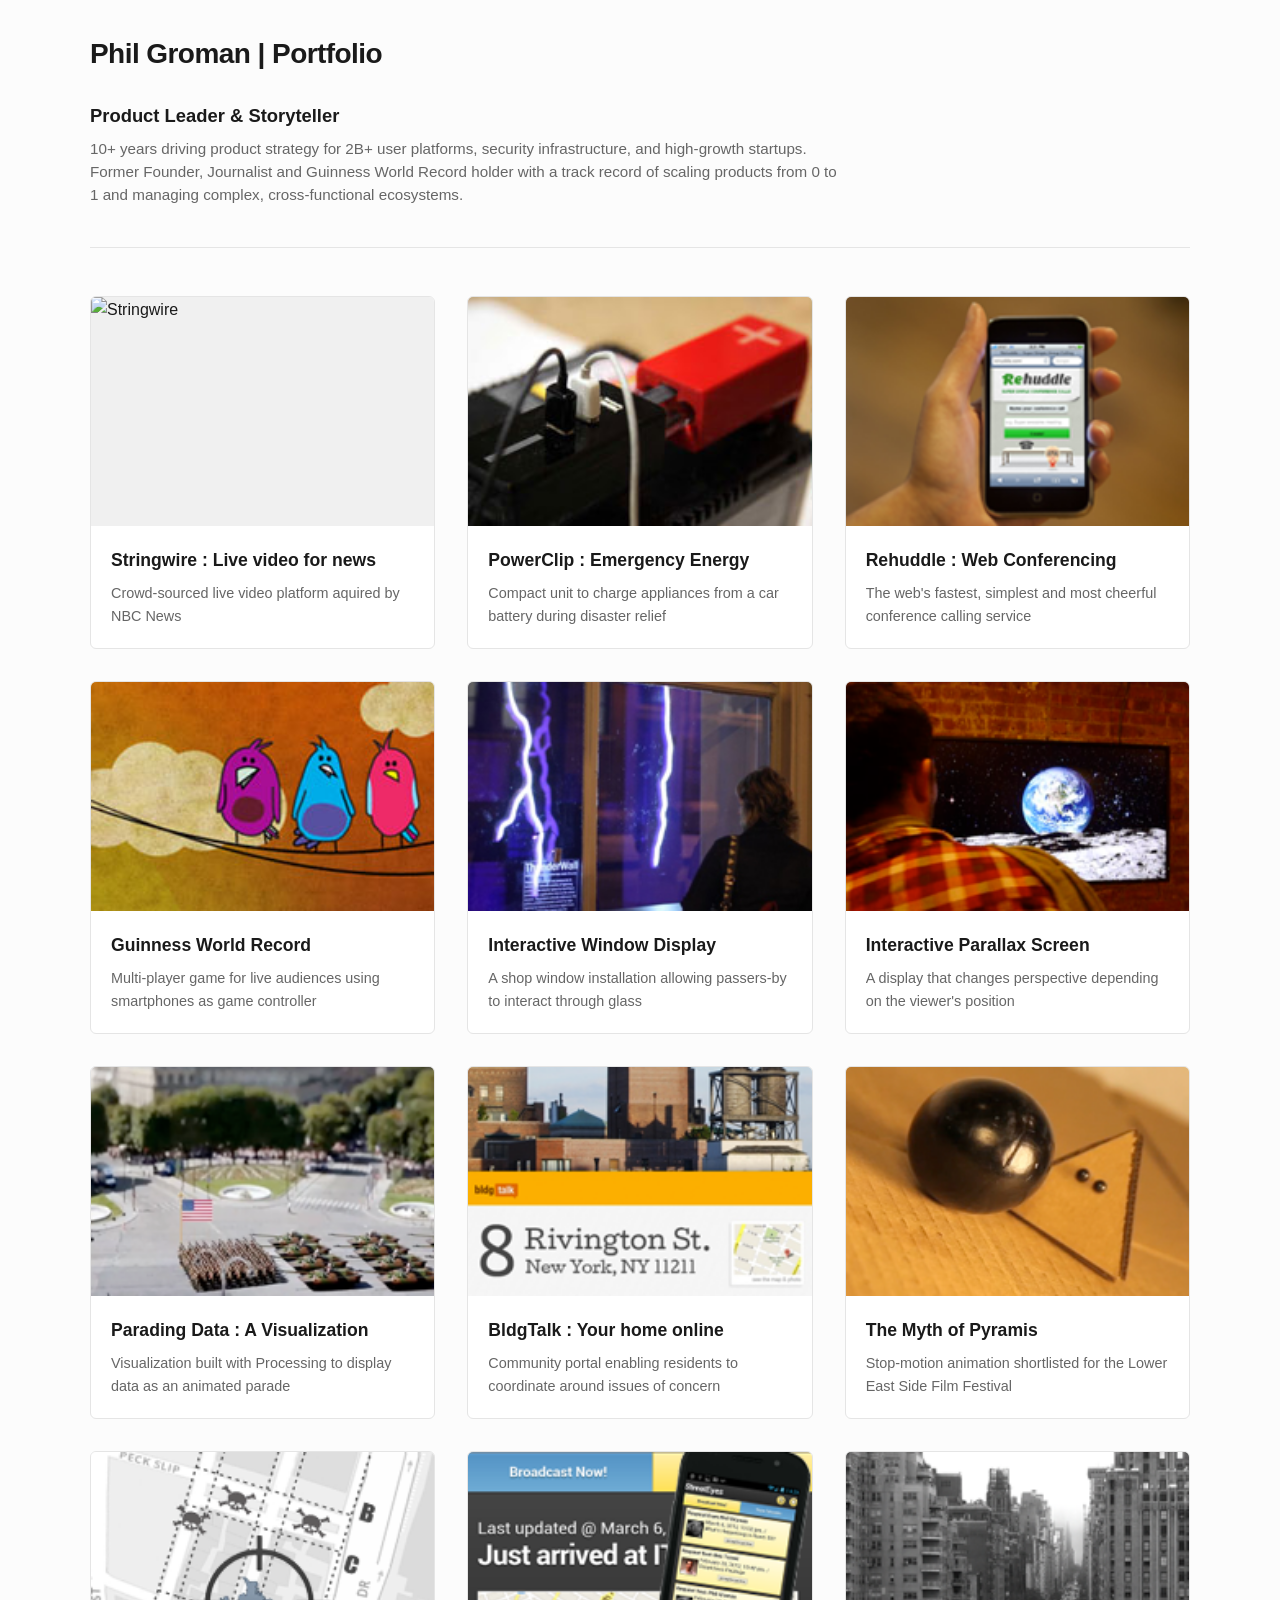
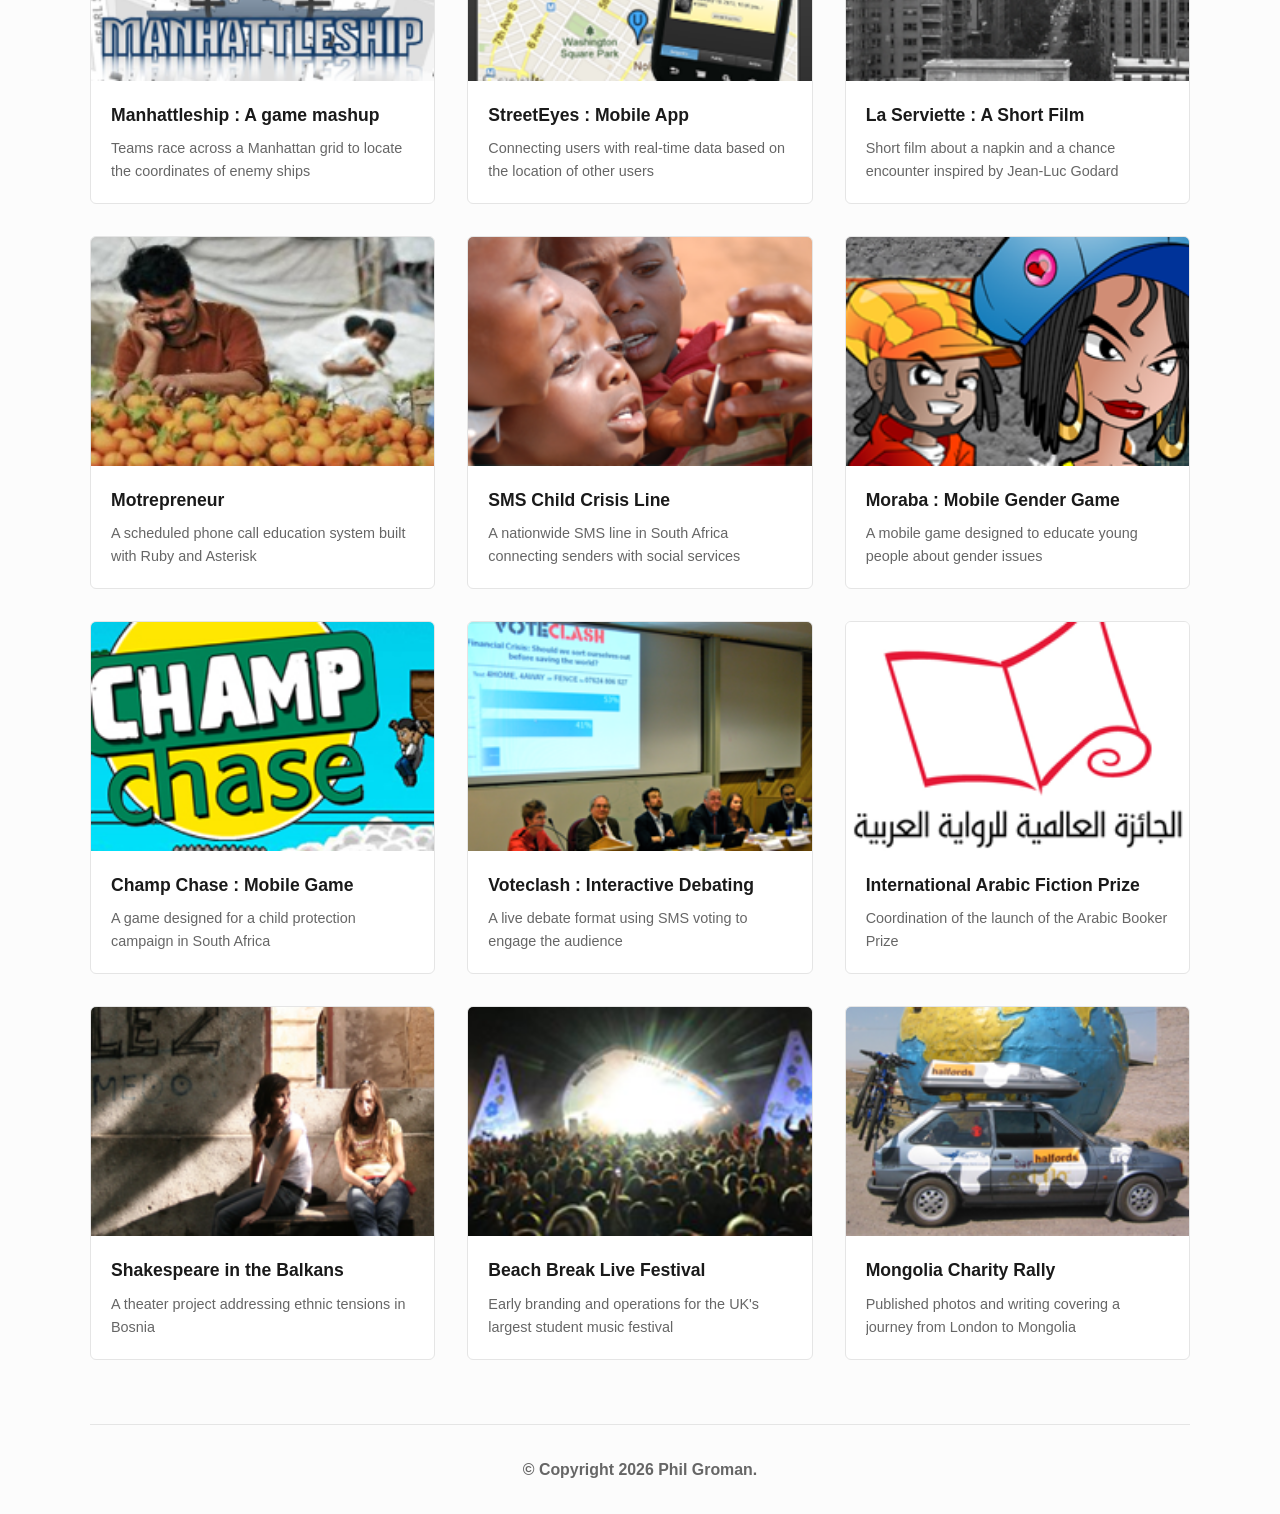
==== commit 7f2ceb52: "Fixed carousel controls to cycle through images" ====
--- a/index.html
+++ b/index.html
@@ -5,7 +5,7 @@
     <meta name="viewport" content="width=device-width, initial-scale=1.0">
     <title>Phil Groman | Portfolio</title>
     <style>
-        /* --- CSS VARIABLES & THEME --- */
+        /* --- CORE DESIGN PRIMITIVES & VARIABLE SYSTEMS --- */
         :root {
             --bg-color: #fcfcfc;
             --text-color: #1a1a1a;
@@ -35,7 +35,7 @@
             margin: 0 auto;
         }
 
-        /* --- HEADER & NAVIGATION --- */
+        /* --- HEADER & NAVIGATION COMPONENT LAYOUTS --- */
         header {
             display: flex;
             flex-direction: column;
@@ -65,6 +65,23 @@
             letter-spacing: -0.02em;
         }
 
+        .nav-links {
+            display: flex;
+            gap: 1.5rem;
+        }
+
+        .nav-links a {
+            color: var(--text-color);
+            text-decoration: none;
+            font-weight: 500;
+            font-size: 0.95rem;
+            transition: color 0.2s ease;
+        }
+
+        .nav-links a:hover {
+            color: var(--text-muted);
+        }
+
         .profile-summary {
             max-width: 750px;
         }
@@ -82,24 +99,7 @@
             line-height: 1.5;
         }
 
-        nav .nav-links {
-            display: flex;
-            gap: 1.5rem;
-            list-style: none;
-        }
-
-        nav a {
-            color: var(--text-muted);
-            text-decoration: none;
-            font-size: 0.95rem;
-            transition: color 0.2s ease;
-        }
-
-        nav a:hover {
-            color: var(--accent-color);
-        }
-
-        /* --- PORTFOLIO GRID --- */
+        /* --- PORTFOLIO SYSTEM MESH LAYOUT --- */
         .portfolio-grid {
             display: grid;
             grid-template-columns: 1fr;
@@ -140,7 +140,7 @@
         .img-container {
             position: relative;
             width: 100%;
-            padding-top: 66.67%; /* 3:2 Aspect Ratio */
+            padding-top: 66.67%; /* 3:2 aspect ratio scaling */
             background-color: #f0f0f0;
             overflow: hidden;
         }
@@ -176,7 +176,7 @@
             overflow: hidden;
         }
 
-        /* --- LIGHTBOX MODAL --- */
+        /* --- LIGHTBOX MODAL LAYER --- */
         .modal {
             position: fixed;
             top: 0;
@@ -200,7 +200,7 @@
         }
 
         .modal-content {
-            max-width: 800px;
+            max-width: 850px;
             width: 100%;
             max-height: 90vh;
             overflow-y: auto;
@@ -214,6 +214,7 @@
             background: #f0f0f0;
             border-radius: 4px;
             overflow: hidden;
+            position: relative;
         }
 
         .modal-media img {
@@ -224,7 +225,7 @@
 
         .video-wrapper {
             position: relative;
-            padding-bottom: 56.25%; /* 16:9 */
+            padding-bottom: 56.25%; /* 16:9 box metric */
             height: 0;
         }
 
@@ -243,10 +244,11 @@
         }
 
         .modal-text p {
-            color: var(--text-muted);
+            color: var(--text-color);
             font-size: 1rem;
-            margin-bottom: 1rem;
+            margin-bottom: 1.5rem;
             white-space: pre-line;
+            line-height: 1.5;
         }
 
         .close-modal {
@@ -259,9 +261,76 @@
             cursor: pointer;
             color: var(--text-color);
             padding: 0.5rem;
-        }
-
-        /* --- FOOTER --- */
+            z-index: 1010;
+        }
+
+        /* --- LIGHTBOX MEDIA CAROUSEL SYSTEMS --- */
+        .modal-carousel {
+            position: relative;
+            width: 100%;
+            overflow: hidden;
+        }
+
+        .carousel-images {
+            display: flex;
+            transition: transform 0.3s ease-in-out;
+            width: 100%;
+        }
+
+        .carousel-slide {
+            min-width: 100%;
+            flex-shrink: 0;
+            position: relative;
+        }
+
+        .carousel-btn {
+            position: absolute;
+            top: 50%;
+            transform: translateY(-50%);
+            background: rgba(255, 255, 255, 0.9);
+            border: 1px solid var(--border-color);
+            color: var(--text-color);
+            font-size: 1.25rem;
+            width: 44px;
+            height: 44px;
+            border-radius: 50%;
+            cursor: pointer;
+            display: flex;
+            justify-content: center;
+            align-items: center;
+            transition: background 0.2s, box-shadow 0.2s;
+            z-index: 5;
+            user-select: none;
+        }
+
+        .carousel-btn:hover {
+            background: #fff;
+            box-shadow: 0 4px 12px rgba(0,0,0,0.1);
+        }
+
+        .carousel-btn.prev { left: 1rem; }
+        .carousel-btn.next { right: 1rem; }
+
+        .carousel-dots {
+            display: flex;
+            justify-content: center;
+            gap: 0.5rem;
+            margin-top: 0.75rem;
+        }
+
+        .carousel-dot {
+            width: 8px;
+            height: 8px;
+            border-radius: 50%;
+            background: var(--border-color);
+            cursor: pointer;
+            transition: background 0.2s ease;
+        }
+
+        .carousel-dot.active {
+            background: var(--accent-color);
+        }
+
         footer {
             padding-top: 2rem;
             border-top: 1px solid var(--border-color);
@@ -276,12 +345,12 @@
 <div class="container">
     <header>
         <div class="header-top">
-            <h1 class="site-title">Phil Groman</h1>
-            <nav>
-                <ul class="nav-links">
-                    <li><a href="bio.html">Biography</a></li>
-                    <li><a href="contact.html">Contact</a></li>
-                </ul>
+            <h1 class="site-title">Phil Groman | Portfolio</h1>
+            <!--
+				<nav class="nav-links">
+                <a href="contact.html" data-lightbox-trigger="contact">Contact</a>
+                <a href="bio.html" data-lightbox-trigger="bio">Biography</a>
+				-->
             </nav>
         </div>
         <div class="profile-summary">
@@ -292,234 +361,311 @@
 
     <main>
         <ul class="portfolio-grid">
-            <!-- PowerClip -->
-            <li class="portfolio-item" data-title="PowerClip : Emergency Energy" data-type="vimeo" data-src="https://player.vimeo.com/video/55559663" data-desc="The PowerClip provides easy access to power in emergencies. The project was a finalist in the NYC Next Top Makers competition and was demoed at the New York Tech Meetup. Designed and built in collaboration with Federico Zannier, Robin Reid and Surya Mattu.">
+			
+		    <!-- Stringwire -->
+		             <li class="portfolio-item" data-title="Stringwire : Live video for news" data-type="image" data-images="images/maddow.jpg" data-captions="Built a crowd-sourced live video platform while at grad school that was acquired by NBCUniversal and integrated into their newsgathering and broadcast systems. Heavily used during the early Black Lives Matter protests, including on Rachel Maddow and across NBC News properties.">
+		                 <div class="img-container">
+		                     <img src="images/portfolio/stringwire.jpg" alt="Stringwire">
+		                 </div>
+		                 <div class="item-info">
+		                     <div class="item-title">Stringwire : Live video for news</div>
+		                     <div class="item-desc">Crowd-sourced live video platform aquired by NBC News</div>
+		                 </div>
+		             </li>
+			
+            
+            <li class="portfolio-item" 
+                data-title="PowerClip : Emergency Energy" 
+                data-type="mixed" 
+                data-images="images/thepowerclip1.jpg,images/thepowerclip2.jpg"
+                data-captions="The PowerClip provides easy access to power in emergencies. The project was a finalist in the NYC Next Top Makers competition and was demoed at the New York Tech Meetup. See thepowerclip.com.. The product was designed and built in collaboration with Federico Zannier, Robin Reid and Surya Mattu.|The project was conceived days after Hurricane Sandy hit the East Coast of the United States, leaving power lines down and forcing citizens to find creative ways to coordinate rescue and relief efforts. The unit is a cheap and robust solution for community first responders to establish a relief center offering power before the generators arrive.|The project came out of the Design for UNICEF class at ITP. It was originally aimed at creating a safe and efficient power distribution method for use in the developing world. The full design and hardware schematics are open source and available at thePowerClip.com. The unit was presented to the UN Economics and Social Council as an example of innovation."
+                data-video="http://player.vimeo.com/video/55559663">
                 <div class="img-container">
                     <img src="images/portfolio/powerclip_thumb.jpg" alt="PowerClip">
                 </div>
                 <div class="item-info">
                     <div class="item-title">PowerClip : Emergency Energy</div>
-                    <div class="item-desc">Compact unit to charge appliances from a car battery during disaster relief.</div>
-                </div>
-            </li>
-
-            <!-- Rehuddle -->
-            <li class="portfolio-item" data-title="Rehuddle : Web Conferencing" data-type="image" data-src="images/rehuddle.jpg" data-desc="Super Simple Conference Calls — During a class on open-source telephony, Rehuddle emerged to remove the misery of setting up and joining conference calls. Built alongside Robbie Tilton using Node.js, Ruby and Asterisk. Supported by the NYU Poly Incubator.">
+                    <div class="item-desc">Compact unit to charge appliances from a car battery during disaster relief</div>
+                </div>
+            </li>
+				
+            <li class="portfolio-item" 
+                data-title="Rehuddle : Web Conferencing" 
+                data-type="image" 
+                data-images="images/rehuddle.jpg,images/rehuddle2.jpg"
+                data-captions="Super Simple Conference Calls -- During a class on open-source telephony, Rehuddle emerged to remove the misery of setting up and joining conference calls. With a single click users create a personal conference line and a virtual room displaying a real-time visualization of active callers. Designed and built alongside Robbie Tilton.|The site is live at Rehuddle.com offering users both US and UK local dial-in numbers. Since Summer 2012 Rehuddle has hosted thousands of conference calls for a diverse set of users, from activist groups to creative agencies. Rehuddle was supported by the NYU Poly Incubator in Dumbo, Brooklyn. The tool was built with Node.js, Ruby and Asterisk.">
                 <div class="img-container">
                     <img src="images/portfolio/rehuddle.png" alt="Rehuddle">
                 </div>
                 <div class="item-info">
                     <div class="item-title">Rehuddle : Web Conferencing</div>
-                    <div class="item-desc">The web's fastest, simplest and most cheerful conference calling service.</div>
-                </div>
-            </li>
-
-            <!-- Guinness World Record -->
-            <li class="portfolio-item" data-title="Guinness World Record" data-type="vimeo" data-src="https://player.vimeo.com/video/61396508" data-desc="BigPlay is a multi-player game for a live audience playing on a big screen using their smartphone as the controller. 113 players simultaneously connected at the IAC Building in New York, setting a new world record for the largest multi-player game on a single screen. Collaboration with Federico Zannier and Danne Woo.">
+                    <div class="item-desc">The web's fastest, simplest and most cheerful conference calling service</div>
+                </div>
+            </li>
+
+            <li class="portfolio-item" 
+                data-title="Guinness World Record" 
+                data-type="mixed" 
+                data-images="images/splat1.jpg,images/splat2.png"
+                data-captions="BigPlay is a multi-player game for a live audience playing on a big screen using their smartphone as the controller. The game supports over 100 simultaneous players competing on a single 120 foot screen. Designed for the video wall in the IAC lobby in Manhattan, the audience connects through a URL -- which spawns a character on the big screen, and returns a game controller on their device. BigPlay was a collaboration with Federico Zannier and Danne Woo.|On March 1st 2013 BigPlay was presented to an audience of several hundred at the IAC Building in New York. 113 players simultaneously connected which set a new world record for the largest multi-player game on a single screen.|Each player controls a bird that is sat on a wire above a road. The game controller allows players to release droppings in order to hit moving targets on the road. At the end of the game, the in-browser game controller is refreshed and they are presented with personal game statistics."
+                data-video="http://player.vimeo.com/video/61396508">
                 <div class="img-container">
                     <img src="images/portfolio/splat.jpg" alt="Guinness World Record">
                 </div>
                 <div class="item-info">
                     <div class="item-title">Guinness World Record</div>
-                    <div class="item-desc">Multi-player game for live audiences using smartphones as game controllers.</div>
-                </div>
-            </li>
-
-            <!-- Interactive Window Display -->
-            <li class="portfolio-item" data-title="Interactive Window Display" data-type="image" data-src="images/thunderwall_large.jpg" data-desc="ThunderWall is an interactive window display on Mercer St, NY. Passers-by initiate lightning events using capacitive touch sensing through glass, triggering sculpted bolts via Processing and Arduino. Collaboration with Patrick Muth, Engin Ayaz & Kaitlin Till-Landry.">
+                    <div class="item-desc">Multi-player game for live audiences using smartphones as game controller</div>
+                </div>
+            </li>
+			
+            <li class="portfolio-item" 
+                data-title="Interactive Window Display" 
+                data-type="mixed" 
+                data-images="images/thunderwall_large.jpg"
+                data-captions="ThunderWall is an interactive window display on Mercer St, NY. By touching a button projected onto the window, passers-by initiate a series of lightning events in raw interior space. The piece uses capacitive touch sensing through glass to trigger sculpted lightning bolts using Processing and Arduino. A collaboration with Patrick Muth, Engin Ayaz & Kaitlin Till-Landry.|Passers-by initiate structural lightning storms viewed through direct custom external window layout frameworks."
+                data-video="http://player.vimeo.com/video/54749900">
                 <div class="img-container">
                     <img src="images/portfolio/thunderwall_icon.jpg" alt="Interactive Window Display">
                 </div>
                 <div class="item-info">
                     <div class="item-title">Interactive Window Display</div>
-                    <div class="item-desc">A shop window installation allowing passers-by to interact through glass.</div>
-                </div>
-            </li>
-
-            <!-- Interactive Parallax Screen -->
-            <li class="portfolio-item" data-title="Interactive Parallax Screen" data-type="vimeo" data-src="https://player.vimeo.com/video/38387136" data-desc="Using motion detection this project adds perspective to a flat image, altering the viewing experience through movement. Built using OpenCV, Processing and Arduino connected to a range sensor. Collaboration with Ben Light and Alex Samoilescu.">
+                    <div class="item-desc">A shop window installation allowing passers-by to interact through glass</div>
+                </div>
+            </li>
+			
+            <li class="portfolio-item" 
+                data-title="Interactive Parallax Screen" 
+                data-type="video" 
+                data-video="http://player.vimeo.com/video/38387136" 
+                data-captions="Interactive Photo Display Screen\nUsing motion detection this project adds perspective to a flat image, altering the viewing experience through movement. Built using OpenCV, Processing and Arduino connected to a range sensor.">
                 <div class="img-container">
                     <img src="images/portfolio/parallax.png" alt="Interactive Parallax Screen">
                 </div>
                 <div class="item-info">
                     <div class="item-title">Interactive Parallax Screen</div>
-                    <div class="item-desc">A display that changes perspective depending on the viewer's position.</div>
-                </div>
-            </li>
-
-            <!-- Parading Data -->
-            <li class="portfolio-item" data-title="Parading Data : A Visualization" data-type="vimeo" data-src="https://player.vimeo.com/video/35105230" data-desc="Moving away from geometric data visualizations, this project sought to build narrative into numbers. The military parade builds to a revelation of the sheer size of the US military budget compared to the rest of the world. Built with Processing.">
+                    <div class="item-desc">A display that changes perspective depending on the viewer's position</div>
+                </div>
+            </li>
+			
+            <li class="portfolio-item" 
+                data-title="Parading Data : A Visualization" 
+                data-type="playlist" 
+                data-videos="http://player.vimeo.com/video/35105230,http://player.vimeo.com/video/35104797,http://player.vimeo.com/video/35149683"
+                data-captions="Parading the Troops\nMoving away from geometric data visualizations, this project sought to build narrative into the numbers, and in doing so present data in a more arresting way. The military parade builds to a revelation of the sheer size of the US military budget in 2010 compared to the rest of the world.|Foreign Aid Spending by Country\nThe animation is driven by code, thus it becomes very easy to input different datasets. In this visualization, each airdrop package represents foreign aid spending in 2009. The project was built using Processing to parse data into a series of arraylists that animate on-screen objects.|US Incarcerations by Decade\nWhen changing the dataset, I simply change the background image and other constants, and identify which objects repeat and their path across the screen. These objects represent the different volumes in the numbers. The tool is freely available to NGOs at GitHub.">
                 <div class="img-container">
                     <img src="images/portfolio/parading.png" alt="Parading Data">
                 </div>
                 <div class="item-info">
                     <div class="item-title">Parading Data : A Visualization</div>
-                    <div class="item-desc">Visualization built with Processing to display data as an animated parade.</div>
-                </div>
-            </li>
-
-            <!-- BldgTalk -->
-            <li class="portfolio-item" data-title="BldgTalk : Your home online" data-type="image" data-src="images/bldgtalk1.jpg" data-desc="An online tool for residents of a building to connect around shared interests, manage conversations, and facilitate resident engagement. Built in 24 hours for Good Magazine's design hack, winning Best Use of Social. Collaboration with Maria Rabinovich, Engin Ayaz & Nick Santaniello.">
+                    <div class="item-desc">Visualization built with Processing to display data as an animated parade</div>
+                </div>
+            </li>
+
+            <li class="portfolio-item" 
+                data-title="BldgTalk : Your home online" 
+                data-type="image" 
+                data-images="images/bldgtalk1.jpg"
+                data-captions="An online tool for residents of a building to connect around shared interests. The site is designed to manage conversations and facilitate resident engagement at a building level and within the wider community. BldgTalk was completed in 24 hours as part of a design hack competition for Good Magazine. The project won the award for Best Use of Social.">
                 <div class="img-container">
                     <img src="images/portfolio/bldgtalk.png" alt="BldgTalk">
                 </div>
                 <div class="item-info">
                     <div class="item-title">BldgTalk : Your home online</div>
-                    <div class="item-desc">Community portal enabling residents to coordinate around issues of concern.</div>
-                </div>
-            </li>
-
-            <!-- The Myth of Pyramis -->
-            <li class="portfolio-item" data-title="The Myth of Pyramis" data-type="vimeo" data-src="https://player.vimeo.com/video/32286281" data-desc="A stop-motion take on the Myth of Sisyphus that was shortlisted for the Lower East Side Film Festival, 2012. Made using Dragon Stop Motion, a laser-cut cardboard pyramid, and plenty of patience. Collaboration with Ben Light and Mick Hondlik.">
+                    <div class="item-desc">Community portal enabling residents to coordinate around issues of concern</div>
+                </div>
+            </li>
+
+            <li class="portfolio-item" 
+                data-title="The Myth of Pyramis" 
+                data-type="video" 
+                data-video="http://player.vimeo.com/video/32286281" 
+                data-captions="The Myth of Pyramis\nA stop-motion take on the Myth of Sisyphus that was shortlisted for the Lower East Side Film Festival, 2012. The film was made using Dragon Stop Motion, a laser-cut cardboard pyramid and a great deal of patience with Ben Light and Mick Hondlik.">
                 <div class="img-container">
                     <img src="images/portfolio/pyramis.png" alt="The Myth of Pyramis">
                 </div>
                 <div class="item-info">
                     <div class="item-title">The Myth of Pyramis</div>
-                    <div class="item-desc">Stop-motion animation shortlisted for the Lower East Side Film Festival.</div>
-                </div>
-            </li>
-
-            <!-- Manhattleship -->
-            <li class="portfolio-item" data-title="Manhattleship : A game mashup" data-type="image" data-src="images/manhattleship.jpeg" data-desc="Battleship on the Manhattan grid. Teams race to reach bomb-sites on a grid using basic voice commands via mobile phones. Ran at the 2012 Come Out & Play Festival. Designed with Hanna Kang-Brown, Michelle Boisson, Sheiva Rezvani & HyeYoung Yoon.">
+                    <div class="item-desc">Stop-motion animation shortlisted for the Lower East Side Film Festival</div>
+                </div>
+            </li>
+
+            <li class="portfolio-item" 
+                data-title="Manhattleship : A game mashup" 
+                data-type="image" 
+                data-images="images/manhattleship.jpeg"
+                data-captions="Battleship on the Manhattan grid.\nTeams race to reach bomb-sites on a grid using only basic voice commands. Captains direct bombers to grid locations over the phone. Upon reaching the target, the next bomb-site is identified. The game was selected and ran at the 2012 Come Out & Play Festival.">
                 <div class="img-container">
                     <img src="images/portfolio/manhattleship.png" alt="Manhattleship">
                 </div>
                 <div class="item-info">
                     <div class="item-title">Manhattleship : A game mashup</div>
-                    <div class="item-desc">Teams race across a Manhattan grid to locate coordinates of enemy ships.</div>
-                </div>
-            </li>
-
-            <!-- StreetEyes -->
-            <li class="portfolio-item" data-title="StreetEyes : Mobile App" data-type="vimeo" data-src="https://player.vimeo.com/video/38653983" data-desc="Built using Phonegap for Android, this application connects a viewer who wants to view a location with a broadcaster who is in the vicinity. Built with Ben Turner using jQuery Mobile, Google Maps API, PHP, and MySQL on the backend.">
+                    <div class="item-desc">Teams race across a Manhattan grid to locate the coordinates of enemy ships</div>
+                </div>
+            </li>
+			
+            <li class="portfolio-item" 
+                data-title="StreetEyes : Mobile App" 
+                data-type="mixed" 
+                data-images="images/streeteyes1.jpg,images/streeteyes0.jpg,images/streeteyes3.jpg,images/streeteyes4.jpg,images/streeteyes5.jpg"
+                data-captions="Built using Phonegap for Android, the initial idea for this application was to connect a viewer who wanted to have access to a remote pair of eyes at a given location with a broadcaster who happened to be in the vicinity. A potential viewer can search through a web interface for broadcasters based on location and push a connection request to their phone.|The app locates the broadcaster using the phone's GPS and allows them to send a status update to potential viewers.|Once a broadcast request has been sent, they are displayed in the app along with the request message.|Once a request has been accepted the app enters into a live chat stream between broadcaster and viewer.|The live chat stream connects viewer and broadcaster from inside the app to the web interface. We used PhoneGap 1.4.1 and Android 2.2 inside Eclipse JEE. The application came together with jQuery Mobile, with jQuery and jQuery UI, Google Maps API JavaScript V3, PHP, and MySQL on the backend.|StreetEyes Mobile and Web App | Allowing remote eyes on the ground\nHere is a brief description of some of the early thinking and broader concept of the StreetEyes. Our initial thinking was as a utility to allow a direct and real-time connection between news followers and primary sources."
+                data-video="http://player.vimeo.com/video/38653983">
                 <div class="img-container">
                     <img src="images/portfolio/streeteyes.png" alt="StreetEyes">
                 </div>
                 <div class="item-info">
                     <div class="item-title">StreetEyes : Mobile App</div>
-                    <div class="item-desc">Connecting users with real-time data based on the location of other users.</div>
-                </div>
-            </li>
-
-            <!-- La Serviette -->
-            <li class="portfolio-item" data-title="La Serviette : A Short Film" data-type="vimeo" data-src="https://player.vimeo.com/video/31397473" data-desc="The inspiration for this short film came from a trailer for Jean-Luc Godard's À bout de souffle (Breathless). Created with Annelie Berner, Jee Won Kim, and Michelle Boisson to explore serendipity, love, and loss around Lower Manhattan.">
+                    <div class="item-desc">Connecting users with real-time data based on the location of other users</div>
+                </div>
+            </li>	
+
+            <li class="portfolio-item" 
+                data-title="La Serviette : A Short Film" 
+                data-type="video" 
+                data-video="http://player.vimeo.com/video/31397473" 
+                data-captions="La Serviette\nThe inspiration for this short film came from a trailer for Jean-Luc Godard's À bout de souffle (Breathless). We wanted to make a film about serendipity, love and loss. It was filmed and edited over two days around Lower Manhattan.">
                 <div class="img-container">
                     <img src="images/portfolio/serviette.png" alt="La Serviette">
                 </div>
                 <div class="item-info">
                     <div class="item-title">La Serviette : A Short Film</div>
-                    <div class="item-desc">Short film about a napkin and a chance encounter inspired by Jean-Luc Godard.</div>
-                </div>
-            </li>
-
-            <!-- Motrepreneur -->
-            <li class="portfolio-item" data-title="Motrepreneur" data-type="image" data-src="images/badtune.jpg" data-desc="Motrepreneur | On-demand mobile education. A scheduled phone call sign-up system using the Asterisk PBX, Sinatra, and Ruby. The application allows a user to receive a pre-recorded call at a given time over a number of days.">
+                    <div class="item-desc">Short film about a napkin and a chance encounter inspired by Jean-Luc Godard</div>
+                </div>
+            </li>
+			
+            <li class="portfolio-item" 
+                data-title="Motrepreneur" 
+                data-type="image" 
+                data-images="images/badtune.jpg"
+                data-captions="Motrepreneur | On-demand mobile education\nA scheduled phone call sign-up system using the Asterisk PBX, Sinatra and Ruby. The application allows a user to receive a pre-recorded call at a given time over a number of days. A live demo is at motrepreneur.com.">
                 <div class="img-container">
                     <img src="images/portfolio/badtuneicon.jpg" alt="Motrepreneur">
                 </div>
                 <div class="item-info">
                     <div class="item-title">Motrepreneur</div>
-                    <div class="item-desc">A scheduled phone call education system built with Ruby and Asterisk.</div>
-                </div>
-            </li>
-
-            <!-- SMS Child Crisis Line -->
-            <li class="portfolio-item" data-title="SMS Child Crisis Line" data-type="image" data-src="images/sms0.jpg" data-desc="SMS Crisis Line | Champions for Children Campaign. Designed, managed, and monitored this SMS helpline that formed part of a nationwide campaign for the Nelson Mandela Children's Fund. Used Ushahidi to aggregate the location and content of incoming updates.">
+                    <div class="item-desc">A scheduled phone call education system built with Ruby and Asterisk</div>
+                </div>
+            </li>
+
+            <li class="portfolio-item" 
+                data-title="SMS Child Crisis Line" 
+                data-type="image" 
+                data-images="images/sms0.jpg,images/sms2.jpg,images/sms1.jpg"
+                data-captions="SMS Crisis Helpline | Champions for Children Campaign\nWhile working for Afroes, I designed, managed and monitored this SMS helpline that formed part of a nationwide campaign for the Nelson Mandela Children's Fund. One of the first of its kind, this service sought to connect children and parents with necessary social services.|The service used Ushahidi to aggregate the location and content of incoming SMS reports. I established partnerships with different organisations in order to make relevant referrals, including professionals to deal with legal questions, children in distress, reports requiring social worker interventions, and the police to act upon reports that were criminal in nature.|The SMS service was also used by the Nelson Mandela Children's Fund to receive reports about positive community work that was happening across South Africa, and in doing so we were able to perform a national inventory of the more informal child protection projects -- as well as gaining a better picture of the problems on the ground.">
                 <div class="img-container">
                     <img src="images/portfolio/afroes.png" alt="SMS Child Crisis Line">
                 </div>
                 <div class="item-info">
                     <div class="item-title">SMS Child Crisis Line</div>
-                    <div class="item-desc">A nationwide SMS line in South Africa connecting senders with social services.</div>
-                </div>
-            </li>
-
-            <!-- Moraba -->
-            <li class="portfolio-item" data-title="Moraba : Mobile Gender Game" data-type="vimeo" data-src="https://player.vimeo.com/video/38418506" data-desc="Commissioned for the Southern African Region, Moraba formed part of the global UNiTE Campaign. Led the game design after close consultations with gender experts, shortlisting for the Mobile Premiere Awards at MWC 2012.">
+                    <div class="item-desc">A nationwide SMS line in South Africa connecting senders with social services</div>
+                </div>
+            </li>
+
+            <li class="portfolio-item" 
+                data-title="Moraba : Mobile Gender Game" 
+                data-type="video" 
+                data-video="http://player.vimeo.com/video/38418506" 
+                data-captions="Moraba : Mobile Game Addressing Gender Violence for UN Women\nCommissioned for the Southern African Region, Moraba formed part of the global UNiTE Campaign. After consultations with gender experts and focus groups, I led the design of this game, which was shortlisted for the Mobile Premiere Awards at Mobile World Congress, 2012.">
                 <div class="img-container">
                     <img src="images/portfolio/moraba.png" alt="Moraba">
                 </div>
                 <div class="item-info">
                     <div class="item-title">Moraba : Mobile Gender Game</div>
-                    <div class="item-desc">A mobile game designed to educate young people about gender issues.</div>
-                </div>
-            </li>
-
-            <!-- Champ Chase -->
-            <li class="portfolio-item" data-title="Champ Chase : Mobile Game" data-type="image" data-src="images/champchase1.jpg" data-desc="Part of a child protection campaign during the World Cup in South Africa. Developed using Java Micro Edition for mobile and Flash for web, setting users off on missions to safely locate and rescue children while avoiding bad actors.">
+                    <div class="item-desc">A mobile game designed to educate young people about gender issues</div>
+                </div>
+            </li>
+			
+            <li class="portfolio-item" 
+                data-title="Champ Chase : Mobile Game" 
+                data-type="image" 
+                data-images="images/champchase1.jpg,images/champchase6.jpg,images/champchase4.jpg,images/champchase5.jpg,images/champchase2.jpg,images/champchase3.jpg"
+                data-captions="As part of a campaign from the Nelson Mandela Children's Fund during the World Cup in South Africa, this game was designed raise awareness about child protection, educate young people about child safety and empower children to speak out about abuse happening in their communities. As part of the design process, I worked closely with young people and child protection experts.|The game was developed using Java Micro Edition for mobile and Flash for online. A live version of the game is online at ChampionsforChildren.org.za or for mobile at champchase.com.|The game sets the user as a male or female champion for children with a series of missions to locate and rescue children across South Africa, while avoiding a series of villains.|In each level, the user must avoid contact with five different child abusing villains, including physical abusers, child traffickers, criminals, online predators and substance abusers.|In order to assist the rescue, child protection resources are located throughout the levels, including the Childline number, which assists the hero in their mission.|Information boxes are located throughout each level which provide advice on threats, encourage reporting and identify ways to ensure safety.">
                 <div class="img-container">
                     <img src="images/portfolio/champchase.png" alt="Champ Chase">
                 </div>
                 <div class="item-info">
                     <div class="item-title">Champ Chase : Mobile Game</div>
-                    <div class="item-desc">A game designed for a child protection campaign in South Africa.</div>
-                </div>
-            </li>
-
-            <!-- Voteclash -->
-            <li class="portfolio-item" data-title="Voteclash : Interactive Debating" data-type="image" data-src="images/voteclash3.jpg" data-desc="A dynamic live debating format toured around the UK. Audiences engaged and shifted opening scores through SMS voting tools during concise and high-profile charity and NGO structural panels.">
+                    <div class="item-desc">A game designed for a child protection campaign in South Africa</div>
+                </div>
+            </li>
+
+            <li class="portfolio-item" 
+                data-title="Voteclash : Interactive Debating" 
+                data-type="image" 
+                data-images="images/voteclash3.jpg,images/voteclash2.jpg,images/voteclash1.jpg"
+                data-captions="Voteclash : A Dynamic Live Debating Format\nAfter testing the concept at various music festivals and events, I received the funding to tour Voteclash around the UK using high profile speakers debating the issue of foreign aid in front of a actively engaged audience who participated through SMS.|Each event would open with a poll of the audience on the issue using SMS. This would generate an opening score, and then it would be up to the speakers to shift opinion. After a concise and interactive debate, I would then take a closing poll and award victory to the side that generated the greatest shift.|Speakers included former Secretary of State for Communities and Local Government, Hazel Blears, senior professors and representatives from prominent UK charities and NGOs, including Oxfam, World Vision and Raleigh International.">
                 <div class="img-container">
                     <img src="images/portfolio/voteclash.png" alt="Voteclash">
                 </div>
                 <div class="item-info">
                     <div class="item-title">Voteclash : Interactive Debating</div>
-                    <div class="item-desc">A live debate format using SMS voting to engage the audience.</div>
-                </div>
-            </li>
-
-            <!-- International Arabic Fiction Prize -->
-            <li class="portfolio-item" data-title="International Arabic Fiction Prize" data-type="image" data-src="images/arabicfiction1.jpg" data-desc="Coordinated the launch mechanics for the International Prize for Arabic Fiction while working with the Institute for Strategic Dialogue—running a strategic partnership between the Booker Foundation and Emirates Foundation.">
+                    <div class="item-desc">A live debate format using SMS voting to engage the audience</div>
+                </div>
+            </li>
+
+            <li class="portfolio-item" 
+                data-title="International Arabic Fiction Prize" 
+                data-type="image" 
+                data-images="images/arabicfiction1.jpg"
+                data-captions="While working for the Institute for Strategic Dialogue I was honored to have been involved in the launch of the International Prize for Arabic Fiction, a partnership between the Booker Foundation and the Emirates Foundation. The prize recognises great Arabic authors as well as encouraging translations into Western languages.">
                 <div class="img-container">
                     <img src="images/portfolio/arabic.png" alt="International Arabic Fiction Prize">
                 </div>
                 <div class="item-info">
                     <div class="item-title">International Arabic Fiction Prize</div>
-                    <div class="item-desc">Coordination of the launch of the Arabic Booker Prize.</div>
-                </div>
-            </li>
-
-            <!-- Shakespeare in the Balkans -->
-            <li class="portfolio-item" data-title="Shakespeare in the Balkans" data-type="image" data-src="images/balkans3.jpg" data-desc="Spent a summer with Youth Bridge Global in the divided city of Mostar, helping put together an inter-ethnic Shakespeare production that toured the region drawing together young Serbs, Croats, and Bosniaks.">
+                    <div class="item-desc">Coordination of the launch of the Arabic Booker Prize</div>
+                </div>
+            </li>
+
+            <li class="portfolio-item" 
+                data-title="Shakespeare in the Balkans" 
+                data-type="image" 
+                data-images="images/balkans3.jpg,images/balkans1.jpg"
+                data-captions="Shakespeare in the Balkans\nI spent a summer with Youth Bridge Global in the divided city of Mostar helping to put together an inter-ethnic Shakespeare production that toured around the region.|The production drew together young Serbs, Croats and Bosniaks, some of whom were being exposed to each other for the very first time.">
                 <div class="img-container">
                     <img src="images/portfolio/balkans.png" alt="Shakespeare in the Balkans">
                 </div>
                 <div class="item-info">
                     <div class="item-title">Shakespeare in the Balkans</div>
-                    <div class="item-desc">A theater project addressing ethnic tensions in Bosnia.</div>
-                </div>
-            </li>
-
-            <!-- Beach Break Live Festival -->
-            <li class="portfolio-item" data-title="Beach Break Live Festival" data-type="youtube" data-src="https://www.youtube.com/embed/mLIN9iw3AEQ" data-desc="Part of the founding operational team that grew this event from an early structural concept into the UK's largest student music festival, scaling out to over 20,000 annual ticket sales.">
+                    <div class="item-desc">A theater project addressing ethnic tensions in Bosnia</div>
+                </div>
+            </li>
+
+            <li class="portfolio-item" 
+                data-title="Beach Break Live Festival" 
+                data-type="video" 
+                data-video="http://www.youtube.com/embed/mLIN9iw3AEQ" 
+                data-captions="Beach Break Live : The UK's Largest Student Music Festival\nWhen this festival went from an idea to an event for a few thousand people, I was part of the founding team -- designing materials, selling tickets, building stages, booking artists and firefighting festival mayhem. The event now sells over 20,000 tickets annually.">
                 <div class="img-container">
                     <img src="images/portfolio/bbl.png" alt="Beach Break Live Festival">
                 </div>
                 <div class="item-info">
                     <div class="item-title">Beach Break Live Festival</div>
-                    <div class="item-desc">Early branding and operations for the UK's largest student music festival.</div>
-                </div>
-            </li>
-
-            <!-- Mongolia Charity Rally -->
-            <li class="portfolio-item" data-title="Mongolia Charity Rally" data-type="image" data-src="images/mongolia3.jpg" data-desc="In 2005, took part in a charity rally from London to Mongolia through Iran and Central Asia in a 1987 Ford Fiesta, resulting in five weeks of field-hacked mechanics and published travel logs.">
+                    <div class="item-desc">Early branding and operations for the UK's largest student music festival</div>
+                </div>
+            </li>
+
+            <li class="portfolio-item" 
+                data-title="Mongolia Charity Rally" 
+                data-type="image" 
+                data-images="images/mongolia3.jpg,images/mongolia1.jpg,images/mongolia2.jpg,images/mongolia5.jpg"
+                data-captions="In 2005, I took part in a charity rally from London to Mongolia. Our journey took us through Iran and Central Asia in a 1987 Ford Fiesta, and included 5 weeks of hacked mechanics, numerous mishaps and gesture-based border negotiations.|After extensive media coverage during our preparations in the UK, we secured a sponsorship deal with Halfords, a leading retailer of car parts, camping equipment and bicycles.|After the car died in Mongolia we continued across the steppe by bicycle.|After arriving in Beijing, this was an article that I got published in a local magazine."
+                data-desc="">
                 <div class="img-container">
                     <img src="images/portfolio/wrongolia.png" alt="Mongolia Charity Rally">
                 </div>
                 <div class="item-info">
                     <div class="item-title">Mongolia Charity Rally</div>
-                    <div class="item-desc">Published photos and writing covering a journey from London to Mongolia.</div>
+                    <div class="item-desc">Published photos and writing covering a journey from London to Mongolia</div>
                 </div>
             </li>
         </ul>
     </main>
 
     <footer>
-        <p>&copy; Phil Groman. All rights reserved.</p>
+        <h3>&copy; Copyright 2026 Phil Groman.</h3>
     </footer>
 </div>
 
-<!-- DYNAMIC LIGHTBOX MODAL -->
 <div class="modal" id="portfolioModal">
     <button class="close-modal" id="closeModal">&times;</button>
     <div class="modal-content">
@@ -538,38 +684,178 @@
     const modalDesc = document.getElementById('modalDesc');
     const closeModal = document.getElementById('closeModal');
 
-    document.querySelectorAll('.portfolio-item').forEach(item => {
-        item.addEventListener('click', () => {
-            const title = item.getAttribute('data-title');
-            const desc = item.getAttribute('data-desc');
-            const type = item.getAttribute('data-type');
-            const src = item.getAttribute('data-src');
-
-            modalTitle.textContent = title;
-            modalDesc.textContent = desc;
-
-            if (type === 'vimeo') {
-                modalMedia.innerHTML = `
-                    <div class="video-wrapper">
-                        <iframe src="${src}?title=0&byline=0&portrait=0&autoplay=1" allow="autoplay; fullscreen" allowfullscreen></iframe>
-                    </div>`;
-            } else if (type === 'youtube') {
-                modalMedia.innerHTML = `
-                    <div class="video-wrapper">
-                        <iframe src="${src}?autoplay=1" allow="autoplay; fullscreen" allowfullscreen></iframe>
-                    </div>`;
-            } else {
-                modalMedia.innerHTML = `<img src="${src}" alt="${title}">`;
+    let currentSlideIndex = 0;
+    let totalSlides = 0;
+    let activeCaptionsArray = [];
+
+    const handleKeyDown = (e) => {
+        if (!modal.classList.contains('active')) return;
+        if (e.key === 'ArrowLeft') navigateCarousel(-1);
+        if (e.key === 'ArrowRight') navigateCarousel(1);
+        if (e.key === 'Escape') handleClose();
+    };
+    window.addEventListener('keydown', handleKeyDown);
+
+    function navigateCarousel(direction) {
+        const wrapper = document.querySelector('.carousel-images');
+        const dots = document.querySelectorAll('.carousel-dot');
+        if (!wrapper) return;
+
+        currentSlideIndex = (currentSlideIndex + direction + totalSlides) % totalSlides;
+        wrapper.style.transform = `translateX(-${currentSlideIndex * 100}%)`;
+        
+        dots.forEach((dot, index) => {
+            dot.classList.toggle('active', index === currentSlideIndex);
+        });
+
+        // DYNAMIC CAPTION UPDATE SYSTEM FOR MULTI-IMAGE CAROUSELS
+        if (activeCaptionsArray[currentSlideIndex]) {
+            modalDesc.textContent = activeCaptionsArray[currentSlideIndex];
+        } else {
+            modalDesc.textContent = "";
+        }
+    }
+
+    // Static Navigation Trigger Actions (Contact & Biography)
+    document.querySelectorAll('[data-lightbox-trigger]').forEach(trigger => {
+        trigger.addEventListener('click', (e) => {
+            e.preventDefault();
+            const target = trigger.getAttribute('data-lightbox-trigger');
+            currentSlideIndex = 0;
+            totalSlides = 0;
+            activeCaptionsArray = [];
+
+            if (target === 'contact') {
+                modalTitle.textContent = "Contact Phil Groman";
+                modalDesc.textContent = "Feel free to reach out via direct channels or network profiles.";
+                modalMedia.innerHTML = `<div style="padding: 3rem 2rem; text-align:center; color:var(--text-muted);">Contact channel configuration matrix parameters.</div>`;
+            } else if (target === 'bio') {
+                modalTitle.textContent = "Biography";
+                modalDesc.textContent = "Phil Groman is a Product Leader and Storyteller with over 10 years of experience driving complex platform strategy and interface ecosystems.";
+                modalMedia.innerHTML = `<div style="padding: 3rem 2rem; text-align:center; color:var(--text-muted);">Biography layout profile detail node view.</div>`;
             }
-
             modal.classList.add('active');
             document.body.style.overflow = 'hidden';
         });
     });
 
+    // Unified Lightbox Routing Engine
+    document.querySelectorAll('.portfolio-grid .portfolio-item').forEach(item => {
+        item.addEventListener('click', () => {
+            const title = item.getAttribute('data-title');
+            const type = item.getAttribute('data-type');
+            const videoUrl = item.getAttribute('data-video');
+            const rawVideos = item.getAttribute('data-videos');
+            const rawImages = item.getAttribute('data-images');
+            const rawCaptions = item.getAttribute('data-captions');
+
+            modalTitle.textContent = title;
+            currentSlideIndex = 0;
+
+            const imagesArray = rawImages ? rawImages.split(',').map(s => s.trim()).filter(Boolean) : [];
+            activeCaptionsArray = rawCaptions ? rawCaptions.split('|').map(s => s.trim()).filter(Boolean) : [];
+            const videoPlaylistArray = rawVideos ? rawVideos.split(',').map(s => s.trim()).filter(Boolean) : [];
+
+            if (type === 'video' && videoUrl) {
+                totalSlides = 1;
+                modalMedia.innerHTML = `
+                    <div class="video-wrapper">
+                        <iframe src="${videoUrl}?autoplay=1" allow="autoplay; fullscreen" allowfullscreen></iframe>
+                    </div>`;
+                modalDesc.textContent = activeCaptionsArray[0] || "";
+            } 
+            else if (type === 'playlist' && videoPlaylistArray.length > 0) {
+                totalSlides = videoPlaylistArray.length;
+                let slidesMarkup = videoPlaylistArray.map((vidSrc) => `
+                    <div class="carousel-slide">
+                        <div class="video-wrapper">
+                            <iframe src="${vidSrc}?autoplay=0" allow="fullscreen" allowfullscreen></iframe>
+                        </div>
+                    </div>
+                `).join('');
+
+                let dotsMarkup = videoPlaylistArray.map((_, i) => `
+                    <span class="carousel-dot ${i === 0 ? 'active' : ''}" onclick="currentSlideIndex=${i}; navigateCarousel(0)"></span>
+                `).join('');
+
+                modalMedia.innerHTML = `
+                    <div class="modal-carousel">
+                        <button class="carousel-btn prev" onclick="navigateCarousel(-1); event.stopPropagation();">&#10094;</button>
+                        <div class="carousel-images">${slidesMarkup}</div>
+                        <button class="carousel-btn next" onclick="navigateCarousel(1); event.stopPropagation();">&#10095;</button>
+                    </div>
+                    <div class="carousel-dots">${dotsMarkup}</div>
+                `;
+                modalDesc.textContent = activeCaptionsArray[0] || "";
+            }
+            else if (type === 'mixed' && videoUrl) {
+                totalSlides = imagesArray.length + 1;
+                let slidesMarkup = `
+                    <div class="carousel-slide">
+                        <div class="video-wrapper">
+                            <iframe src="${videoUrl}?autoplay=0" allow="fullscreen" allowfullscreen></iframe>
+                        </div>
+                    </div>
+                `;
+                
+                slidesMarkup += imagesArray.map((imgSrc) => `
+                    <div class="carousel-slide">
+                        <img src="${imgSrc}" alt="${title}">
+                    </div>
+                `).join('');
+
+                let dotsMarkup = Array.from({length: totalSlides}).map((_, i) => `
+                    <span class="carousel-dot ${i === 0 ? 'active' : ''}" onclick="currentSlideIndex=${i}; navigateCarousel(0)"></span>
+                `).join('');
+
+                modalMedia.innerHTML = `
+                    <div class="modal-carousel">
+                        <button class="carousel-btn prev" onclick="navigateCarousel(-1); event.stopPropagation();">&#10094;</button>
+                        <div class="carousel-images">${slidesMarkup}</div>
+                        <button class="carousel-btn next" onclick="navigateCarousel(1); event.stopPropagation();">&#10095;</button>
+                    </div>
+                    <div class="carousel-dots">${dotsMarkup}</div>
+                `;
+                modalDesc.textContent = activeCaptionsArray[0] || "";
+            } 
+            else if (imagesArray.length > 1) {
+                totalSlides = imagesArray.length;
+                let slidesMarkup = imagesArray.map((imgSrc) => `
+                    <div class="carousel-slide">
+                        <img src="${imgSrc}" alt="${title}">
+                    </div>
+                `).join('');
+
+                let dotsMarkup = imagesArray.map((_, i) => `
+                    <span class="carousel-dot ${i === 0 ? 'active' : ''}" onclick="currentSlideIndex=${i}; navigateCarousel(0)"></span>
+                `).join('');
+
+                modalMedia.innerHTML = `
+                    <div class="modal-carousel">
+                        <button class="carousel-btn prev" onclick="navigateCarousel(-1); event.stopPropagation();">&#10094;</button>
+                        <div class="carousel-images">${slidesMarkup}</div>
+                        <button class="carousel-btn next" onclick="navigateCarousel(1); event.stopPropagation();">&#10095;</button>
+                    </div>
+                    <div class="carousel-dots">${dotsMarkup}</div>
+                `;
+                modalDesc.textContent = activeCaptionsArray[0] || "";
+            } 
+            else {
+                totalSlides = 1;
+                const singleSrc = imagesArray[0] || 'images/portfolio/bbl.png';
+                modalMedia.innerHTML = `<img src="${singleSrc}" alt="${title}">`;
+                modalDesc.textContent = activeCaptionsArray[0] || "";
+            }
+
+            modal.classList.add('active');
+            document.body.style.overflow = 'hidden';
+        });
+    });
+
     const handleClose = () => {
         modal.classList.remove('active');
         modalMedia.innerHTML = '';
+        modalDesc.textContent = '';
         document.body.style.overflow = '';
     };
 
